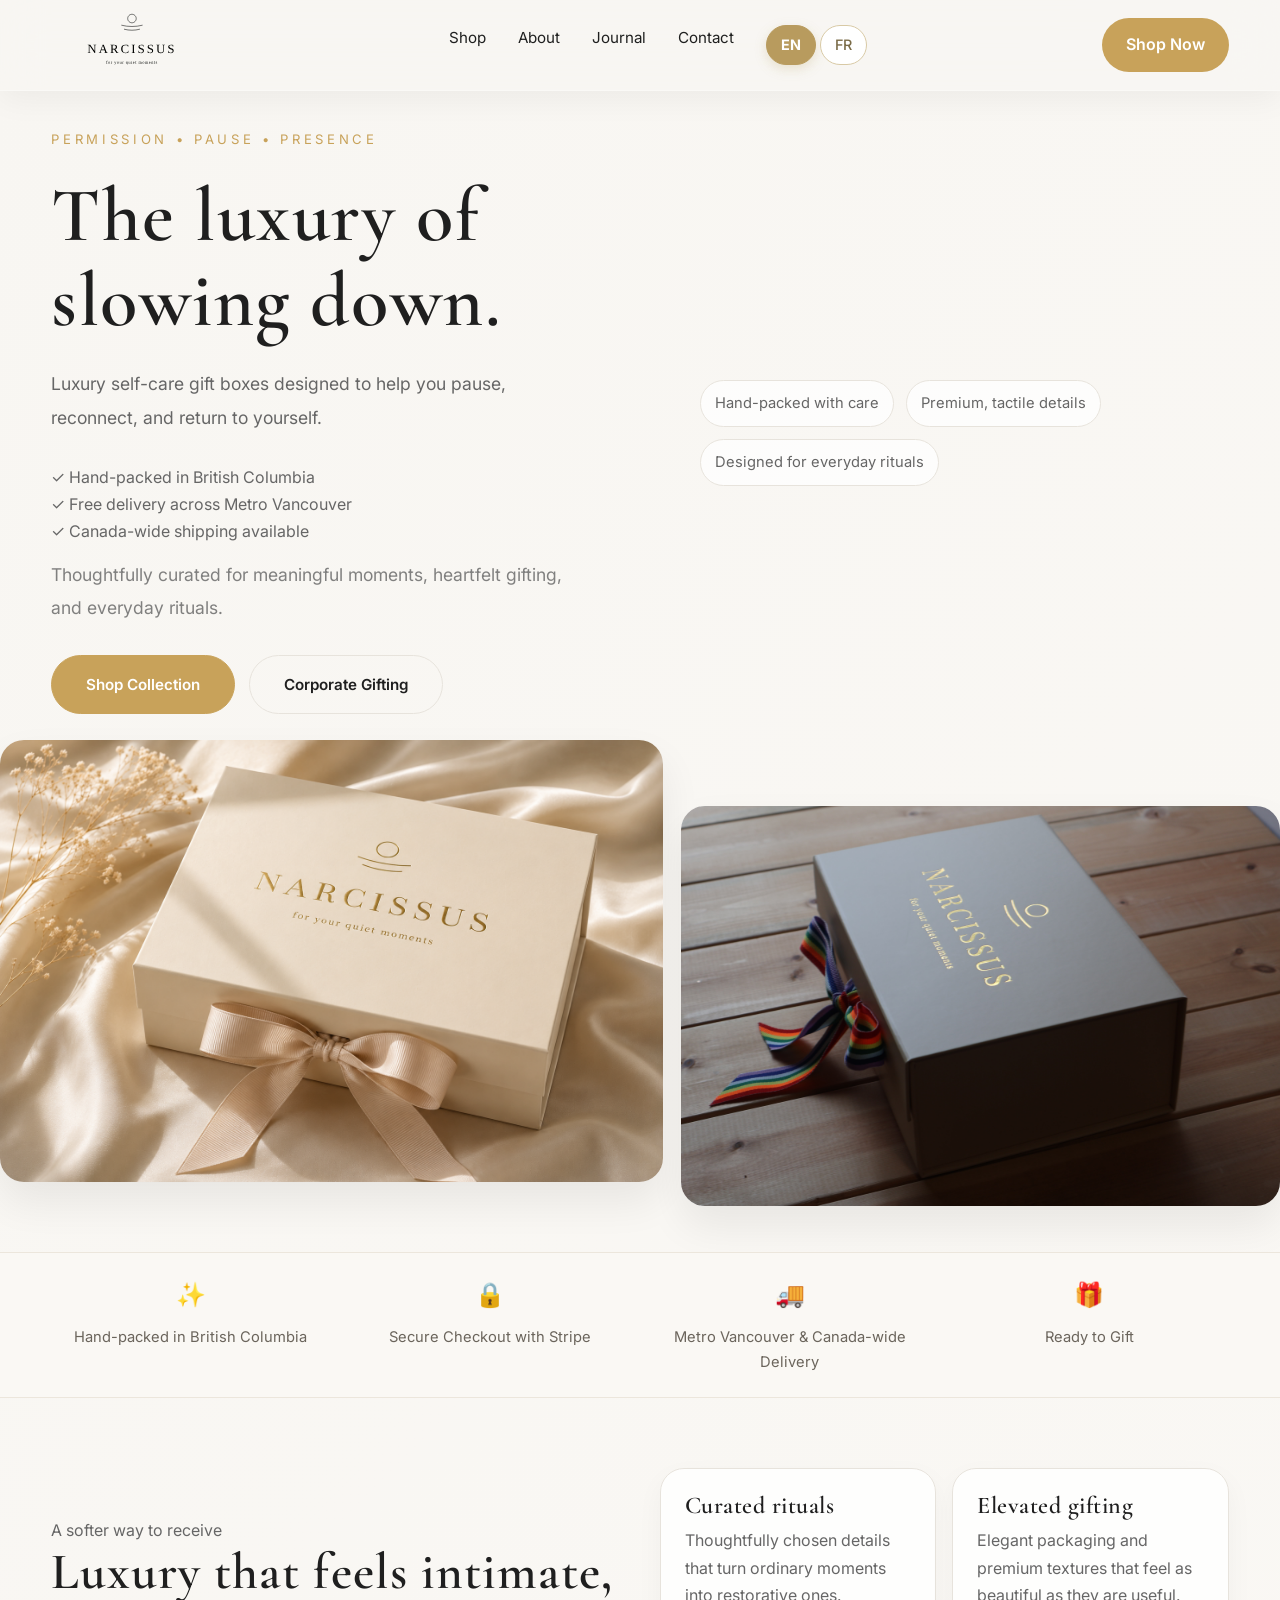
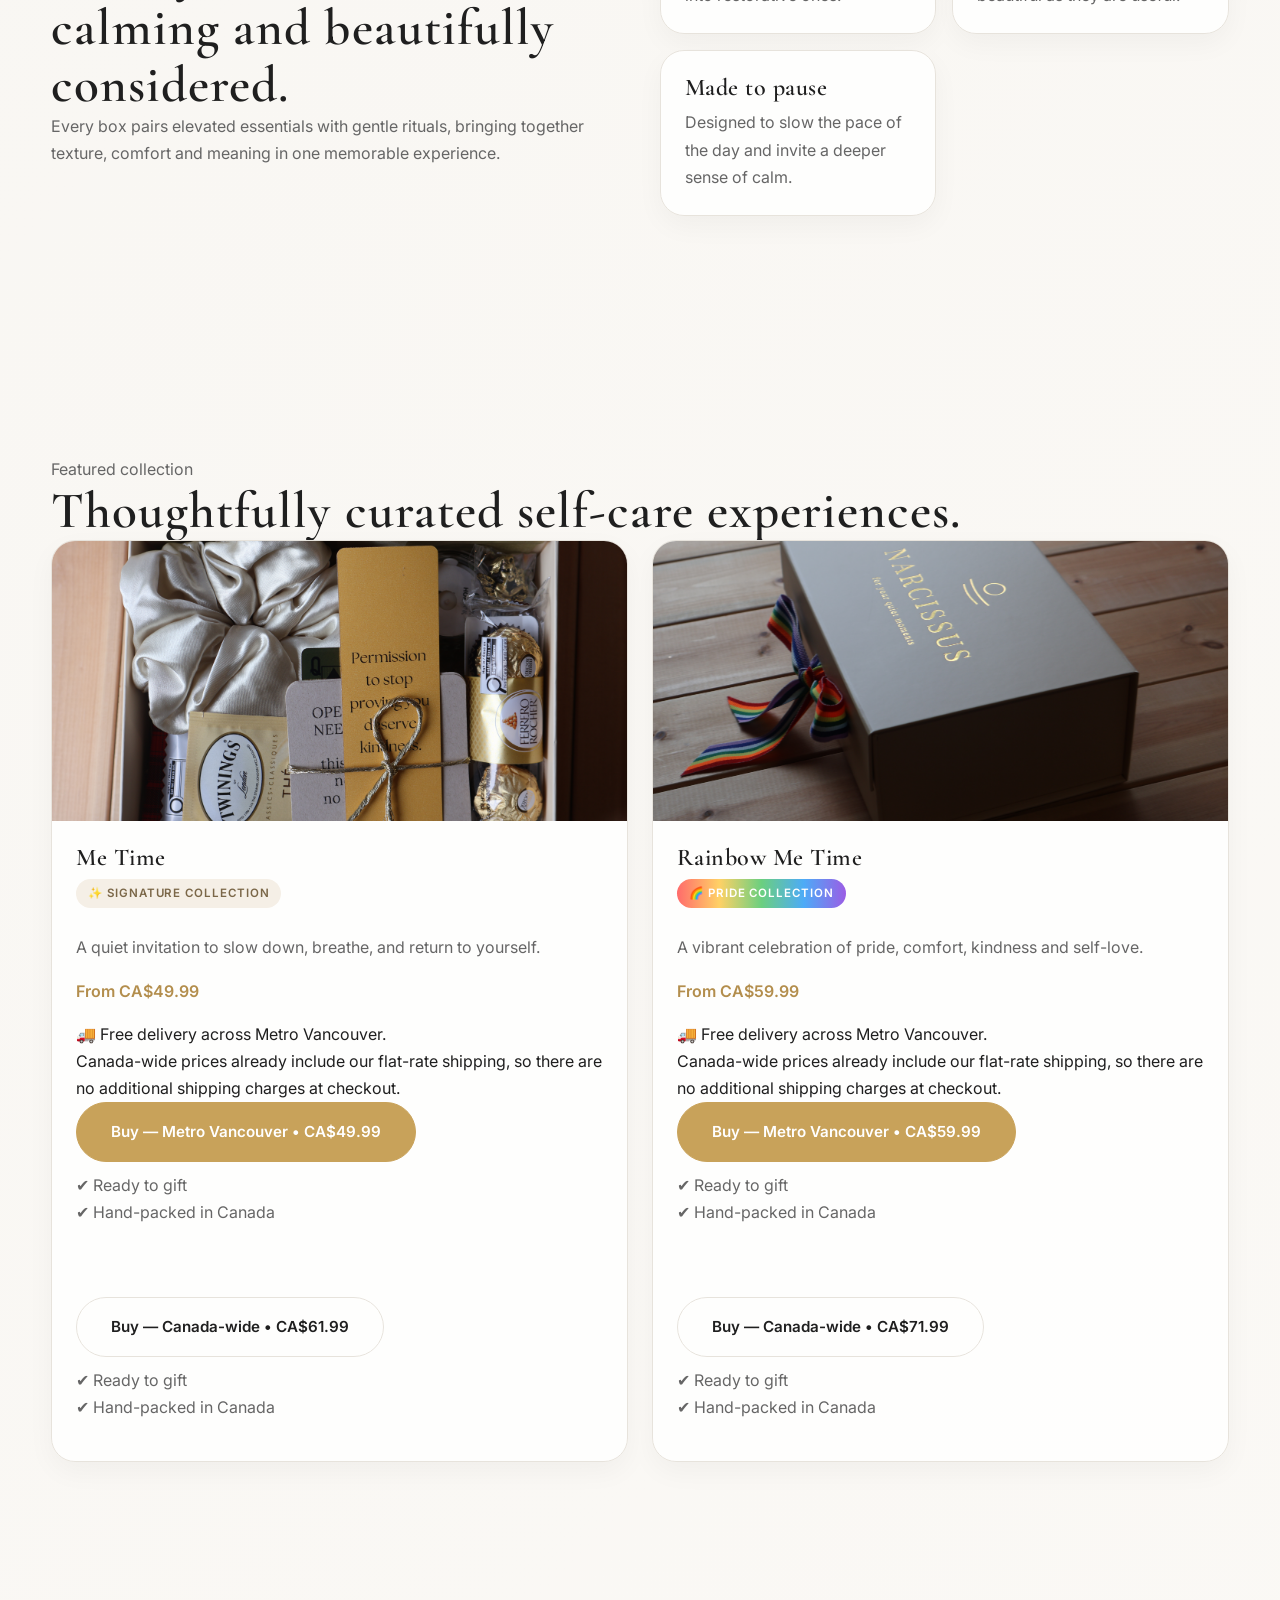
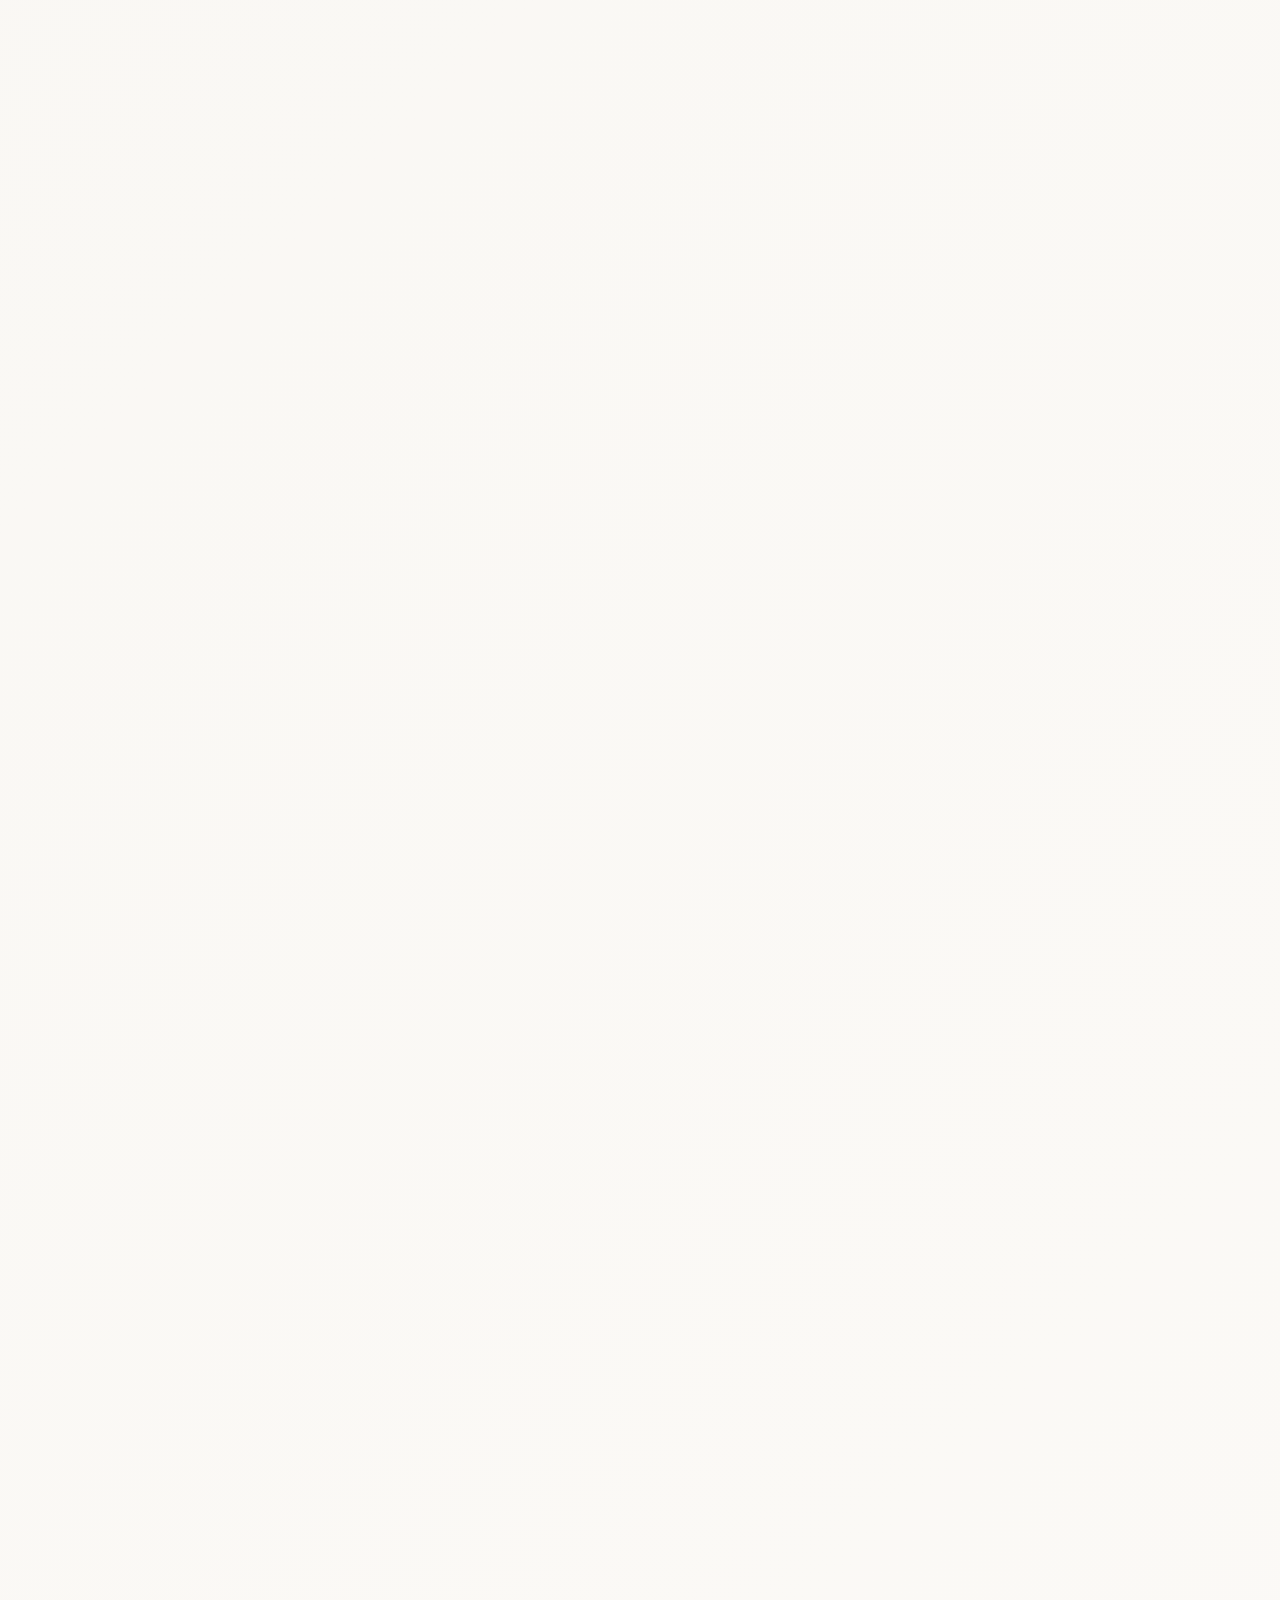
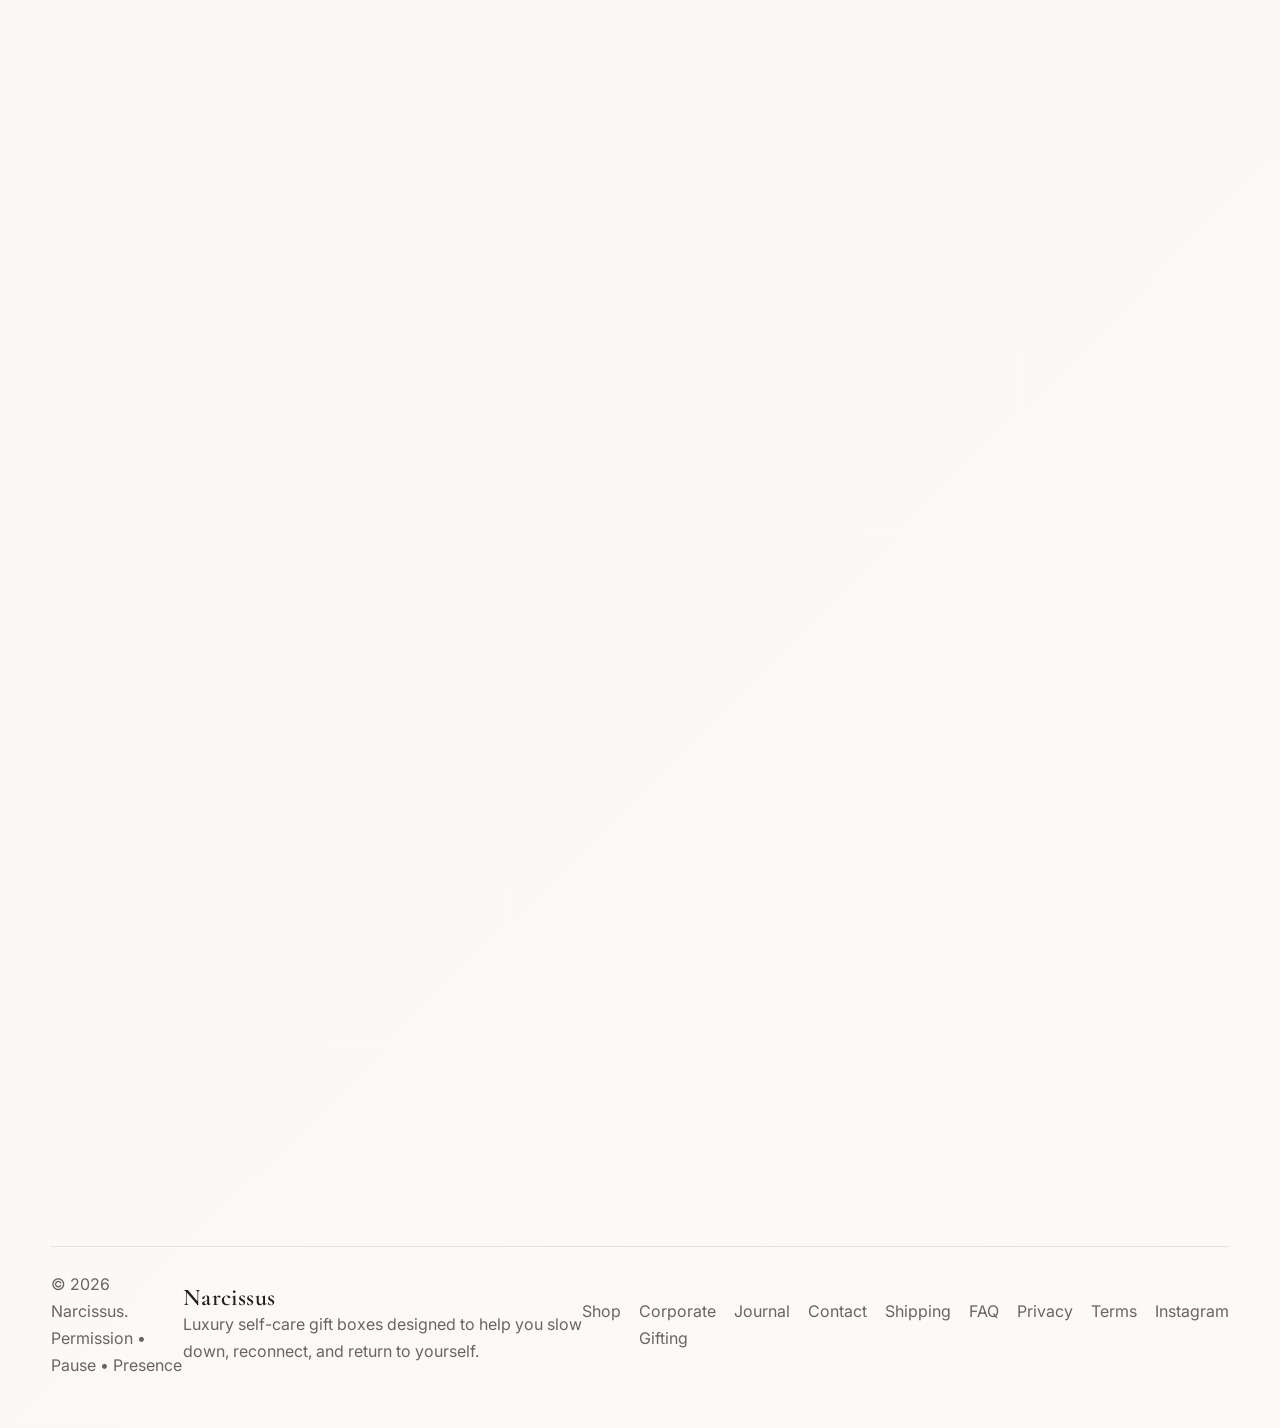
==== index.html @ a336e68c "update" ====
<!DOCTYPE html>
<html lang="en">

<head>
    <meta charset="UTF-8">
    <meta name="viewport" content="width=device-width, initial-scale=1.0">
    <title>Narcissus | Luxury self-care, reimagined</title>
    <meta name="description" content="Luxury self-care gift boxes handcrafted in Canada. Thoughtfully curated for meaningful gifting, everyday rituals, and moments of calm.">

    <link rel="preconnect" href="https://fonts.googleapis.com">
    <link rel="preconnect" href="https://fonts.gstatic.com" crossorigin>
    <link href="https://fonts.googleapis.com/css2?family=Cormorant+Garamond:wght@500;600;700&family=Inter:wght@300;400;500;600&display=swap" rel="stylesheet">

    <link rel="stylesheet" href="assets/css/style.css">
    <link rel="stylesheet" href="assets/css/components.css">
    <link rel="stylesheet" href="assets/css/responsive.css">
    <meta property="og:title" content="Narcissus | Luxury Self-Care Gift Boxes">
<meta property="og:description" content="Permission • Pause • Presence">
<meta property="og:image" content="https://narcissus.ca/assets/images/me-time-box-angle.webp">
<meta property="og:url" content="https://narcissus.ca">
<meta property="og:type" content="website">
<meta property="og:site_name" content="Narcissus">
<meta property="og:locale" content="en_CA">
<meta name="twitter:card" content="summary_large_image">
<meta name="twitter:title" content="Narcissus | Luxury Self-Care Gift Boxes">
<meta name="twitter:description" content="Luxury self-care gift boxes handcrafted in Canada.">
<meta name="twitter:image" content="https://narcissus.ca/assets/images/me-time-box-angle.webp">
<meta name="theme-color" content="#E7D7B1">
<meta name="robots" content="index, follow">

<link rel="icon" href="assets/images/logo.svg">
<link rel="apple-touch-icon" href="assets/images/logo.svg">
<link rel="canonical" href="https://narcissus.ca/">
<script type="application/ld+json">
{
  "@context":"https://schema.org",
  "@type":"Organization",
  "name":"Narcissus",
  "url":"https://narcissus.ca",
  "logo":"https://narcissus.ca/assets/images/logo.svg",
  "email":"hello@narcissus.ca",
  "telephone":"+12365016919",
  "sameAs":[
    "https://www.instagram.com/studionarcissus/"
  ],
  "address":{
    "@type":"PostalAddress",
    "addressLocality":"Burnaby",
    "addressRegion":"BC",
    "addressCountry":"CA"
  }
}
</script>
<script type="application/ld+json">
{
 "@context":"https://schema.org",
 "@type":"WebSite",
 "name":"Narcissus",
 "url":"https://narcissus.ca"
}
</script>
<script type="application/ld+json">
{
  "@context":"https://schema.org",
  "@type":"Product",
  "name":"Narcissus Me Time Box",
  "image":"https://narcissus.ca/assets/images/me-time-box-angle.webp",
  "description":"Luxury self-care gift box handcrafted in Canada for meaningful moments of rest and reconnection.",
  "brand":{
    "@type":"Brand",
    "name":"Narcissus"
  },
  "offers":{
    "@type":"Offer",
    "priceCurrency":"CAD",
    "price":"49.99",
    "availability":"https://schema.org/InStock",
    "url":"https://narcissus.ca/collection.html"
  }
}
</script>
<script type="application/ld+json">
{
  "@context":"https://schema.org",
  "@type":"Product",
  "name":"Narcissus Rainbow Me Time Box",
  "image":"https://narcissus.ca/assets/images/rainbow-me-time-box-angle.webp",
  "description":"Luxury Pride-inspired self-care gift box handcrafted in Canada.",
  "brand":{
    "@type":"Brand",
    "name":"Narcissus"
  },
  "offers":{
    "@type":"Offer",
    "priceCurrency":"CAD",
    "price":"59.99",
    "availability":"https://schema.org/InStock",
    "url":"https://narcissus.ca/collection.html"
  }
}
</script>
</head>
<script src="assets/js/language.js?v=4"></script>
<body>
    <header class="site-header">
        <div class="container header-inner">
        <a href="#top" class="logo" aria-label="Narcissus home">
    <img
    src="assets/images/logo.svg"
    alt="Narcissus"
    loading="eager"
    decoding="async">
</a>

            <nav class="main-nav" aria-label="Primary navigation">
                <a href="collection.html"
   class="active"
   data-i18n="nav_shop">Shop</a>
                <a href="index.html#about" data-i18n="nav_about">About</a>
                <a href="index.html#journal" data-i18n="nav_journal">Journal</a>
                <a href="index.html#contact" data-i18n="nav_contact">Contact</a>
   <div class="language-switcher">
    <button id="lang-en" type="button">EN</button>
    <button id="lang-fr" type="button">FR</button>
</div>
            </nav>
            <button class="menu-toggle" aria-label="Open Menu">
                <span></span>
                <span></span>
                <span></span>
            </button>
            
            <a href="collection.html"
            class="header-cta"
            data-i18n="cta_shop">
            Shop Now
            </a>
        </div>
    </header>

    <main id="top">
        <section class="hero reveal">
            <div class="container hero-grid">
                <div class="hero-content">
                    <p class="hero-label" data-i18n="hero_label">
                        Permission • Pause • Presence
                    </p>
                  <h1 data-i18n="hero_title">
                    The luxury of slowing down.
                  </h1>
                    <p class="hero-text" data-i18n="hero_subtitle">
Luxury self-care gift boxes designed to help you pause, reconnect, and return to yourself.
</p>
<p class="hero-note">

<span data-i18n="hero_note1">
✓ Hand-packed in British Columbia
</span><br>

<span data-i18n="hero_note2">
✓ Free delivery across Metro Vancouver
</span><br>

<span data-i18n="hero_note3">
✓ Canada-wide shipping available
</span>

</p>

<p class="hero-text hero-subtext"
   data-i18n="hero_subtext">

Thoughtfully curated for meaningful moments, heartfelt gifting, and everyday rituals.

</p>

                    <div class="hero-buttons">

                    <a href="collection.html"
                    class="button button-primary"
                    data-i18n="hero_shop">

                    Shop Collection

                    </a>

                    <a href="corporate.html"
                    class="button button-secondary"
                    data-i18n="hero_corporate">

                    Corporate Gifting

                    </a>

</div>
                        
                    </div>

                    <ul class="hero-highlights" aria-label="Highlights">
                        <li data-i18n="highlight1">
    Hand-packed with care
</li>
                        <li data-i18n="highlight2">
    Premium, tactile details
</li>
                        <li data-i18n="highlight3">
    Designed for everyday rituals
</li>
                    </ul>
                </div>

                <div class="hero-visual" aria-label="Featured product images">
                    <div class="image-card image-card-large">
                        <img src="assets/images/me-time-box-angle.webp" alt="Narcissus Me Time box in a warm portrait view">
                    </div>
                    <div class="image-card image-card-small">
                        <img src="assets/images/rainbow-packaging.webp" alt="Rainbow Me Time box opened to reveal premium contents">
                    </div>
                </div>
            </div>
        </section>
<section class="trust-bar reveal">
    <div class="container trust-grid">

        <div class="trust-item">
            <span>✨</span>
            <p data-i18n="trust1">
Hand-packed in British Columbia
</p>
        </div>

        <div class="trust-item">
            <span>🔒</span>
            <p data-i18n="trust2">
Secure Checkout with Stripe
</p>
        </div>

        <div class="trust-item">
            <span>🚚</span>
            <p data-i18n="trust3">
Metro Vancouver & Canada-wide Delivery
</p>
        </div>

        <div class="trust-item">
            <span>🎁</span>
            <p data-i18n="trust4">
Ready to Gift
</p>
        </div>

    </div>
</section>
        <section class="section intro-panel reveal">
            <div class="container intro-grid">
                <div class="intro-copy">
                    <p class="section-label" data-i18n="intro_label">
A softer way to receive
</p>
                    <h2 data-i18n="intro_title">
Luxury that feels intimate, calming and beautifully considered.
</h2>
                    <p data-i18n="intro_text">
Every box pairs elevated essentials with gentle rituals, bringing together texture,
comfort and meaning in one memorable experience.
</p>
                </div>

                <div class="info-grid">
                    <article class="info-card">
                        <h3 data-i18n="card1_title">
Curated rituals
</h3>
                        <p data-i18n="card1_text">
Thoughtfully chosen details that turn ordinary moments into restorative ones.
</p>
                    </article>
                    <article class="info-card">
                        <h3 data-i18n="card2_title">
Elevated gifting
</h3>
                        <p data-i18n="card2_text">
Elegant packaging and premium textures that feel as beautiful as they are useful.
</p>
                    </article>
                    <article class="info-card">
                        <h3 data-i18n="card3_title">
Made to pause
</h3>
                        <p data-i18n="card3_text">
Designed to slow the pace of the day and invite a deeper sense of calm.
</p>
                    </article>
                </div>
            </div>
        </section>

       <section id="shop" class="section featured-products reveal">
            <div class="container">
                <div class="section-intro">
                    <p class="section-label" data-i18n="featured_label">
Featured collection
</p>
                    <h2 data-i18n="featured_title">
Thoughtfully curated self-care experiences.
</h2>
                </div>

                <div class="product-grid">
                    <article class="product-card">
                        <img src="assets/images/me-time-box-open.webp" alt="Me Time gift box opening">
                        <div class="product-card-body">
                            <h3>Me Time</h3>
<span class="product-badge" data-i18n="me_badge">
✨ Signature Collection
</span>
<p data-i18n="me_description">
A quiet invitation to slow down, breathe, and return to yourself.
</p>

<span class="price" data-i18n="price_from49">
From CA$49.99
</span>
<div class="shipping-note"
     data-i18n="shipping_note">

🚚 Free delivery across Metro Vancouver.<br>
Canada-wide prices already include our flat-rate shipping, so there are no additional shipping charges at checkout.

</div>

<a href="https://buy.stripe.com/fZucN74AzdT25NFfoqe7m02"
   class="button button-primary"
   target="_blank"
   rel="noopener">
    <span data-i18n="buy_metro49">
Buy — Metro Vancouver • CA$49.99
</span>
</a>
<p class="product-meta"
   data-i18n="product_meta">

✔ Ready to gift<br>
✔ Hand-packed in Canada

</p>

<br><br>

<a href="https://buy.stripe.com/6oU4gBaYX7uE8ZR5NQe7m04"
   class="button button-secondary"
   target="_blank"
   rel="noopener">
    <span data-i18n="buy_canada61">
Buy — Canada-wide • CA$61.99
</span>
</a>
<p class="product-meta"
   data-i18n="product_meta">

✔ Ready to gift<br>
✔ Hand-packed in Canada

</p>
</p>
                        </div>
                    </article>

                    <article class="product-card">
                        <img src="assets/images/rainbow-packaging.webp" alt="Rainbow Me Time gift box opening">
                        <div class="product-card-body">
                            <h3>Rainbow Me Time</h3>
<span class="product-badge rainbow"
      data-i18n="rainbow_badge">
🌈 Pride Collection
</span>
<p data-i18n="rainbow_description">
A vibrant celebration of pride, comfort, kindness and self-love.
</p>

<span class="price" data-i18n="price_from59">
From CA$59.99
</span>
<div class="shipping-note"
     data-i18n="shipping_note">

🚚 Free delivery across Metro Vancouver.<br>
Canada-wide prices already include our flat-rate shipping, so there are no additional shipping charges at checkout.

</div>

<a href="https://buy.stripe.com/dRm7sN7MLg1a5NF7VYe7m03"
   class="button button-primary"
   target="_blank"
   rel="noopener">
    <span data-i18n="buy_metro59">
Buy — Metro Vancouver • CA$59.99
</span>
</a>
<p class="product-meta"
   data-i18n="product_meta">

✔ Ready to gift<br>
✔ Hand-packed in Canada

</p>

<br><br>

<a href="https://buy.stripe.com/6oU14p0kj2akdg71xAe7m05"
   class="button button-secondary"
   target="_blank"
   rel="noopener">
    <span data-i18n="buy_canada71">
Buy — Canada-wide • CA$71.99
</span>
</a>
<p class="product-meta"
   data-i18n="product_meta">

✔ Ready to gift<br>
✔ Hand-packed in Canada

</p>
                        </div>
                    </article>
                </div>
            </div>
        </section>

        <section id="about" class="section about-section reveal">
            <div class="container about-grid">
                <div class="about-media">
                    <img src="assets/images/me-time-lifestyle.webp" alt="Lifestyle scene featuring a self-care moment">
                </div>

                <div class="about-copy">
                    <p class="section-label" data-i18n="about_label">
    About Narcissus
</p>

<h2 data-i18n="about_title">
    Designed to feel like a quiet exhale.
</h2>

<p data-i18n="about_text">
    We believe the most meaningful rituals are often the simplest: a cup of tea, a soft ribbon,
    a thoughtful note or a moment of stillness. Our boxes are created to hold that feeling.
</p>

<div class="stats">

    <div>
        <strong>12+</strong>
        <span data-i18n="about_stat1">premium touches</span>
    </div>

    <div>
        <strong data-i18n="about_stat2_title">
            Hand-packed
        </strong>

        <span data-i18n="about_stat2">
            with care
        </span>
    </div>

    <div>
        <strong>1</strong>

        <span data-i18n="about_stat3">
            beautiful pause
        </span>
    </div>

</div>
                    </div>
                </div>
            </div>
        </section>

        <section id="journal" class="section journal-section reveal">
            <div class="container">
                <div class="section-intro">
                    <p class="section-label" data-i18n="journal_label">From the journal</p>
                    <h2 data-i18n="journal_title">Small rituals for a softer season.</h2>
                </div>

                <div class="journal-grid">
                    <article class="journal-card">
                        <img src="assets/images/tea-ritual.webp" alt="Tea ritual with a candle and teacup">
                        <div class="journal-card-body">
                            <p class="journal-meta" data-i18n="journal_meta1">Self-care ritual</p>
                            <h3 data-i18n="journal_card1">How to create a Sunday reset</h3>
                        </div>
                    </article>
                    <article class="journal-card">
                        <img src="assets/images/permission-slips.webp" alt="Permission slips and notes in a calm setting">
                        <div class="journal-card-body">
                            <p class="journal-meta" data-i18n="journal_meta2">Mindful practice</p>
                            <h3 data-i18n="journal_card2">Three permission slips to keep close</h3>
                        </div>
                    </article>
                    <article class="journal-card">
                        <img src="assets/images/candle-lit.webp" alt="Candlelit evening atmosphere">
                        <div class="journal-card-body">
                            <p class="journal-meta" data-i18n="journal_meta3">Atmosphere</p>
                            <h3 data-i18n="journal_card3">Making your space feel restorative</h3>
                        </div>
                    </article>
                </div>
            </div>
        </section>

        <section id="corporate" class="section corporate-section reveal">
            <div class="container corporate-card">
                <div>
                   <p class="section-label" data-i18n="corporate_label">
    Corporate Gifting
</p>

<h2 data-i18n="corporate_title">
    Make generosity feel elevated.
</h2>

<p data-i18n="corporate_text">
    From team appreciation to client thank-you moments, our gifting experience brings warmth,
    polish and thoughtful detail to every occasion.
</p>

<a href="#contact"
   class="button button-primary"
   data-i18n="corporate_button">
    Request a proposal
</a>
                </div>

                <ul class="corporate-list">
    <li data-i18n="corporate_item1">
        Thoughtful packaging for important moments
    </li>

    <li data-i18n="corporate_item2">
        Flexible gifting for teams and events
    </li>

    <li data-i18n="corporate_item3">
        Elegant presentation from start to finish
    </li>
</ul>
            </div>
        </section>
        <section id="faq" class="section faq-section reveal">
    <div class="container">

        <div class="section-intro">
    <p class="section-label" data-i18n="faq_title">
        Frequently Asked Questions
    </p>

    <h2 data-i18n="faq_subtitle">
        Everything you need to know.
    </h2>
</div>

        <div class="faq-list">

            <details>
                <summary data-i18n="faq_q1">Where do you ship?</summary>
                <p>We currently deliver across Canada, with complimentary delivery throughout Metro Vancouver.</p>
            </details>

            <details>
                <summary data-i18n="faq_q2">How long does shipping take?</summary>
                <p>Most Metro Vancouver orders arrive within 1–3 business days. Orders across Canada typically arrive within 3–8 business days.</p>
            </details>

            <details>
                <summary data-i18n="faq_q3">Can I send a box as a gift?</summary>
                <p>Absolutely. Every Narcissus box is beautifully packaged and ready for gifting.</p>
            </details>

            <details>
                <summary data-i18n="faq_q4">Do you include pricing inside the package?</summary>
                <p>No. We never include invoices or pricing inside gift packages.</p>
            </details>

            <details>
                <summary data-i18n="faq_q5">How can I contact you?</summary>
                <p>You can reach us anytime at hello@narcissus.ca.</p>
            </details>

        </div>

    </div>
</section>

        <section id="contact" class="section cta-section reveal">
            <div class="container cta-card">
                <p class="section-label" data-i18n="contact_label">Stay close</p>
                <h2 data-i18n="contact_title">Bring more softness to your next moment.</h2>
                <p data-i18n="contact_text">Reach out for collections, gifting, or a beautifully tailored experience.</p>
                <div class="contact-info">

    <p><strong data-i18n="contact_email">Email</strong><br>
    <a href="mailto:hello@narcissus.ca">hello@narcissus.ca</a></p>

    <p><strong data-i18n="contact_phone">Phone</strong><br>
    <a href="tel:+12365016919">+1 (236) 501-6919</a></p>

    <p><strong data-i18n="contact_instagram">Instagram</strong><br>
    <a href="https://instagram.com/studionarcissus" target="_blank">@studionarcissus</a></p>

    <p><strong data-i18n="contact_location">Location</strong><br>
    <span data-i18n="contact_city">Burnaby, BC, Canada</span></p>

</div>
                <div class="hero-buttons">
                    <a href="mailto:hello@narcissus.ca" class="button button-primary">hello@narcissus.ca</a>
                    <a href="#top" class="button button-secondary"><span data-i18n="back_top">Back to top</span></a>
                </div>
            </div>
        </section>
    </main>

    <footer class="site-footer">
        <div class="container footer-inner">
            <p>
© <span id="year"></span> Narcissus.<br>
Permission • Pause • Presence
</p>
<div class="footer-brand">
    <h3>Narcissus</h3>

    <p data-i18n="footer_text">
        Luxury self-care gift boxes designed to help you slow down,
        reconnect, and return to yourself.
    </p>
</div>
            <div class="footer-links">
       <a href="collection.html" data-i18n="footer_shop">Shop</a>

<a href="corporate.html" data-i18n="footer_corporate">Corporate Gifting</a>

<a href="journal.html" data-i18n="footer_journal">Journal</a>

<a href="contact.html" data-i18n="footer_contact">Contact</a>

<a href="shipping.html" data-i18n="footer_shipping">Shipping</a>

<a href="faq.html" data-i18n="footer_faq">FAQ</a>

<a href="privacy.html" data-i18n="footer_privacy">Privacy</a>

<a href="terms.html" data-i18n="footer_terms">Terms</a>

<a href="https://www.instagram.com/studionarcissus/"
   target="_blank"
   rel="noopener noreferrer"
   data-i18n="footer_instagram">
    Instagram
</a>

            </div>
        </div>
    </footer>

    <script src="assets/js/app.js"></script>
</body>
</html>
---- assets/css/style.css ----
/* =========================================
   NARCISSUS DESIGN SYSTEM
   Core Styles v2.0
========================================= */

/* ========= RESET ========= */

*,
*::before,
*::after{
    margin:0;
    padding:0;
    box-sizing:border-box;
}

html{
    scroll-behavior:smooth;
    -webkit-text-size-adjust:100%;
}

body{
    min-height:100vh;
}

img,
picture{
    display:block;
    max-width:100%;
}

svg{
    display:block;
}

a{
    color:inherit;
    text-decoration:none;
}

button,
input,
textarea,
select{
    font:inherit;
    color:inherit;
    background:none;
    border:none;
}

ul,
ol{
    list-style:none;
}

/* ========= DESIGN TOKENS ========= */

:root{

    /* Colors */

    --color-background:#f8f6f2;
    --color-surface:#ffffff;

    --color-primary:#C8A25A;
    --color-primary-dark:#B38E4D;

    --color-text:#1f1f1f;
    --color-text-light:#666666;

    --color-border:#E7E3DC;

    /* Typography */

    --font-heading:"Cormorant Garamond",serif;
    --font-body:"Inter",sans-serif;

    /* Layout */

    --container:1200px;

    /* Radius */

    --radius-card:24px;
    --radius-pill:999px;

    /* Shadows */

    --shadow-sm:
        0 10px 28px rgba(0,0,0,.04);

    --shadow-md:
        0 20px 42px rgba(0,0,0,.07);

    --shadow-lg:
        0 32px 72px rgba(0,0,0,.11);

    /* Spacing */

    --space-xs:8px;
    --space-sm:16px;
    --space-md:24px;
    --space-lg:40px;
    --space-xl:72px;
    --space-2xl:120px;

    /* Transition */

    --transition:
        .35s cubic-bezier(.2,.8,.2,1);

}

/* ========= GLOBAL ========= */

body{

    background:
        linear-gradient(
            135deg,
            #f8f6f2 0%,
            #fcfaf7 100%
        );

    color:var(--color-text);

    font-family:var(--font-body);

    font-size:16px;

    line-height:1.7;

    -webkit-font-smoothing:antialiased;

    text-rendering:optimizeLegibility;

    padding-top:90px;

}

.container{

    width:min(92%,var(--container));

    margin-inline:auto;

}

section{

    padding:var(--space-2xl) 0;

}

h1,
h2,
h3,
h4{

    font-family:var(--font-heading);

    font-weight:600;

    line-height:1.1;

    letter-spacing:.02em;

    color:var(--color-text);

}

h1{

    font-size:clamp(3.2rem,6vw,5.8rem);

}

h2{

    font-size:clamp(2.2rem,4vw,3.4rem);

}

h3{

    font-size:1.5rem;

}

p{

    max-width:70ch;

    color:var(--color-text-light);

}

::selection{

    background:rgba(200,162,90,.22);

}

:focus-visible{

    outline:2px solid var(--color-primary);

    outline-offset:4px;

}

/* =========================================
   HEADER
========================================= */

.site-header {
    position: fixed;
    top: 0;
    left: 0;
    width: 100%;
    z-index: 1000;

    background: rgba(248, 246, 242, 0.78);
    backdrop-filter: blur(22px);
    -webkit-backdrop-filter: blur(22px);

    border-bottom: 1px solid rgba(255,255,255,.25);

    box-shadow:
        0 8px 32px rgba(0,0,0,.05);

    transition:
        background .35s ease,
        box-shadow .35s ease,
        height .35s ease;
}

.header-inner {
    height: 90px;
    display: flex;
    align-items: center;
    justify-content: space-between;
}

.logo img {
    height: 81px;
    display: block;
    transition: transform .35s ease;
}

.logo:hover img {
    transform: scale(1.03);
}

.main-nav {
    display: flex;
    gap: 32px;
}

.main-nav a {
    position: relative;
    font-size: 0.95rem;
    transition: 0.3s;
}

.main-nav a::after {
    content: '';
    position: absolute;
    left: 0;
    bottom: -6px;
    width: 0;
    height: 2px;
    background: #c8a25a;
    transition: 0.3s;
}

.main-nav a:hover::after {
    width: 100%;
}

.header-cta{

    padding:13px 24px;

    border-radius:var(--radius-pill);

    background:var(--color-primary);

    color:var(--color-surface);

    font-weight:600;

    transition:var(--transition);

}

.header-cta:hover{

    transform:translateY(-2px);

    box-shadow:var(--shadow-md);

}

/* =========================================
   HERO
========================================= */

.hero{

min-height:calc(100vh - 90px);

padding:35px 0 70px;

}


.hero-grid {
    display: grid;
    grid-template-columns: 1.05fr 0.95fr;
    gap: 64px;
    align-items: center;
}

.hero-content {
    max-width: 620px;
}

.hero-label {
    display: inline-block;
    text-transform: uppercase;
    letter-spacing: 0.28em;
    font-size: 0.82rem;
    color: var(--color-primary);
    margin-bottom: 24px;
}

.hero h1 {
    margin-bottom: 24px;
}

.hero-text{

    max-width:540px;

    font-size:1.1rem;

    line-height:1.9;

    color:var(--color-text-light);

    margin-bottom:30px;

}
.hero-subtext{
    margin-top:12px;
    opacity:.82;
}

.hero-buttons {
    display: flex;
    flex-wrap: wrap;
    gap: 14px;
    margin-bottom: 26px;
}

.hero-highlights {
    display: flex;
    flex-wrap: wrap;
    gap: 12px;
}

.hero-highlights li {
    background: rgba(255, 255, 255, 0.7);
    border: 1px solid var(--color-border);
    border-radius: 999px;
    padding: 10px 14px;
    font-size: 0.92rem;
    color: var(--color-text-light);
}

.hero-visual {
    display: grid;
    grid-template-columns: 1.05fr 0.95fr;
    gap: 18px;
    align-items: end;
}

.image-card{
    position:relative;
    overflow:hidden;
    border-radius:var(--radius-card);
    box-shadow:var(--shadow-md);
    background:var(--color-surface);
}

.image-card img{
    display:block;
    width:100%;
    height:auto;
    object-fit:cover;
}

.image-card-large {
    min-height: 420px;
}

.image-card-small {
    min-height: 320px;
    transform: translateY(24px);
}

/* =========================================
   INTRO / ABOUT / JOURNAL / CTA
========================================= */

.intro-panel,
.about-section,
.journal-section,
.corporate-section,
.cta-section {
    padding-top: 70px;
}

.intro-grid,
.about-grid {
    display: grid;
    grid-template-columns: 1fr 1fr;
    gap: 40px;
    align-items: center;
}

.info-grid {
    display: grid;
    grid-template-columns: repeat(2, minmax(0, 1fr));
    gap: 16px;
}

.info-card,
.product-card,
.journal-card,
.corporate-card,
.cta-card{

    background:rgba(255,255,255,.82);

    border:1px solid var(--color-border);

    border-radius:var(--radius-card);

    box-shadow:var(--shadow-sm);

}

.info-card {
    padding: 24px;
}

.info-card h3 {
    margin-bottom: 8px;
}

.product-grid {
    display: grid;
    grid-template-columns: repeat(2, minmax(0, 1fr));
    gap: 24px;
}

.product-card {
    overflow: hidden;
}

.product-card img {
    width: 100%;
    height: 280px;
    object-fit: cover;
}

.product-card-body {
    padding: 24px;
}

.product-card-body p {
    margin: 10px 0 16px;
}

.price {
    display: inline-block;
    margin-bottom: 16px;
    font-weight: 600;
    color: var(--color-primary-dark);
}

.about-media img{

    border-radius:var(--radius-card);

    min-height:420px;

    object-fit:cover;

}

.stats {
    display: grid;
    grid-template-columns: repeat(3, minmax(0, 1fr));
    gap: 16px;
    margin-top: 28px;
}

.stats div {
    padding: 18px 14px;
    border-radius: 16px;
    background: rgba(255, 255, 255, 0.8);
    border: 1px solid var(--color-border);
}

.stats strong {
    display: block;
    font-size: 1.35rem;
    color: var(--color-primary-dark);
}

.stats span {
    font-size: 0.9rem;
    color: var(--color-text-light);
}

.journal-grid {
    display: grid;
    grid-template-columns: repeat(3, minmax(0, 1fr));
    gap: 24px;
}

.journal-card {
    overflow: hidden;
}

.journal-card img {
    width: 100%;
    height: 220px;
    object-fit: cover;
}

.journal-card-body {
    padding: 20px 22px 24px;
}

.journal-meta {
    font-size: 0.8rem;
    text-transform: uppercase;
    letter-spacing: 0.2em;
    color: var(--color-primary);
    margin-bottom: 8px;
}

.corporate-card {
    padding: 36px;
    display: grid;
    grid-template-columns: 1.2fr 0.8fr;
    gap: 28px;
    align-items: center;
}

.corporate-list {
    display: grid;
    gap: 12px;
}

.corporate-list li {
    padding: 12px 0;
    border-bottom: 1px solid var(--color-border);
    color: var(--color-text-light);
}

.cta-card {
    padding: 40px;
    text-align: center;
}

.cta-card .hero-buttons {
    justify-content: center;
}

.site-footer {
    padding: 24px 0 48px;
}

.footer-inner {
    display: flex;
    justify-content: space-between;
    align-items: center;
    border-top: 1px solid var(--color-border);
    padding-top: 24px;
    color: var(--color-text-light);
}

.footer-links {
    display: flex;
    gap: 18px;
}


.hero-image img{

    width:100%;

    max-width:560px;

    border-radius:28px;

    transition:.45s ease;

    box-shadow:0 40px 80px rgba(0,0,0,.12);

}

.hero-image img:hover{

    transform:translateY(-8px);

    box-shadow:0 55px 110px rgba(0,0,0,.18);

}
/* ========================================
   HERO LUXURY ANIMATION
======================================== */

.hero-visual {
    position: relative;
}

.image-card {
    transition:
        transform .7s ease,
        box-shadow .7s ease;
}

.image-card-large {
    animation: floatLarge 7s ease-in-out infinite;
}

.image-card-small {
    animation: floatSmall 6s ease-in-out infinite;
}

.image-card:hover{

    transform:translateY(-4px) scale(1.01);

    box-shadow:var(--shadow-lg);

}

@keyframes floatLarge {
    0%,100%{
        transform:translateY(0);
    }
    50%{
        transform:translateY(-10px);
    }
}

@keyframes floatSmall {
    0%,100%{
        transform:translateY(0);
    }
    50%{
        transform:translateY(10px);
    }
}
/* ========================================
   SCROLL REVEAL
======================================== */

.reveal{
    opacity:0;
    transform:translateY(50px);
    transition:
        opacity .8s ease,
        transform .8s ease;
    will-change:transform,opacity;
}

.reveal.visible{
    opacity:1;
    transform:translateY(0);
}
/* ===== Hero Intro Animation ===== */

.hero{
    opacity:0;
    transform:translateY(20px);
}

.loaded .hero{
    opacity:1;
    transform:none;
    transition:
        opacity .9s ease,
        transform .9s ease;
}
/* =========================================
   BUTTONS
========================================= */

.button{
    display:inline-flex;
    align-items:center;
    justify-content:center;
    gap:8px;

    padding:16px 34px;

    border-radius:var(--radius-pill);

    font-weight:600;
    font-size:0.95rem;

    cursor:pointer;

    transition:var(--transition);
}

.button-primary{

    background:var(--color-primary);

    color:var(--color-surface);

    border:1px solid var(--color-primary);

}

.button-primary:hover{

    background:var(--color-primary-dark);

    transform:translateY(-2px);

    box-shadow:var(--shadow-md);

}

.button-secondary{

    background:transparent;

    color:var(--color-text);

    border:1px solid var(--color-border);

}

.button-secondary:hover{

    background:var(--color-surface);

    transform:translateY(-2px);

    box-shadow:var(--shadow-sm);

}
/* ==========================
   MOBILE MENU
========================== */

.menu-toggle{
    display:none;
    width:46px;
    height:46px;
    background:none;
    border:none;
    cursor:pointer;
    position:relative;
    z-index:1001;
}

.menu-toggle span{
    display:block;
    width:28px;
    height:2px;
    margin:6px auto;
    background:var(--color-text);
    transition:.35s ease;
}

.menu-toggle.active span:nth-child(1){
    transform:translateY(8px) rotate(45deg);
}

.menu-toggle.active span:nth-child(2){
    opacity:0;
}

.menu-toggle.active span:nth-child(3){
    transform:translateY(-8px) rotate(-45deg);
}

@media (max-width:900px){

    .menu-toggle{
        display:block;
    }

    .header-cta{
        display:none;
    }

    .main-nav{

        position:fixed;

        top:90px;

        left:0;

        right:0;

        background:rgba(248,246,242,.98);

        backdrop-filter:blur(20px);

        flex-direction:column;

        align-items:center;

        gap:28px;

        padding:40px 0;

        transform:translateY(-120%);

        transition:.35s ease;

    }

    .main-nav.active{
    transform:translateY(0);
}

.main-nav a{
    font-size:1.15rem;
    padding:8px 0;
}

}

/* ---------- Trust Bar ---------- */

.trust-bar {
    background: #faf8f4;
    border-top: 1px solid #ece6dc;
    border-bottom: 1px solid #ece6dc;
    padding: 22px 0;
}

.trust-grid {
    display: grid;
    grid-template-columns: repeat(4,1fr);
    gap: 20px;
    text-align: center;
}

.trust-item span {
    display: block;
    font-size: 1.5rem;
    margin-bottom: .6rem;
}

.trust-item p {
    margin: 0;
    font-size: .92rem;
    color: #6b655c;
}

@media (max-width:768px){

.trust-grid{
grid-template-columns:repeat(2,1fr);
}

}
.language-switcher{
display:flex;
align-items:center;
gap:6px;
}

.language-switcher button{

padding:7px 14px;
border:1px solid #d8c9a5;
background:white;
color:#7a6b47;

border-radius:999px;

font-size:.9rem;
font-weight:500;

cursor:pointer;

transition:.25s;
}

.language-switcher button:hover{

background:#f8f4ea;

}

.language-switcher button.active{

background:#b89b5e;
color:white;

font-weight:700;

border-color:#b89b5e;

box-shadow:0 4px 12px rgba(184,155,94,.25);

}
.gallery-item img{

filter:brightness(1.12);

transition:
transform .35s ease,
filter .35s ease;

}

.gallery-item:hover img{

filter:brightness(1.2);

transform:scale(1.02);

}
---- assets/css/components.css ----
.product-card,
.journal-card,
.info-card,
.corporate-card,
.cta-card {
    transition: transform 0.35s ease, box-shadow 0.35s ease;
}

.product-card:hover,
.journal-card:hover,
.info-card:hover {
    transform: translateY(-4px);
    box-shadow: 0 24px 38px rgba(0, 0, 0, 0.08);
}
.product-badge {
    display: inline-block;
    margin: 0.5rem 0 1rem;
    padding: 5px 12px;
    font-size: 0.72rem;
    letter-spacing: 0.08em;
    text-transform: uppercase;
    border-radius: 999px;
    background: #f5efe6;
    color: #7b6748;
    font-weight: 600;
}

.product-badge.rainbow {
    background: linear-gradient(90deg,
        #ff6b6b,
        #ffd166,
        #6bcf7f,
        #4dabf7,
        #9b5de5);
    color: white;
}
.language-switcher{
    position:relative;
    display:inline-block;
}

.language-button{

    background:transparent;
    border:1px solid rgba(0,0,0,.12);

    border-radius:999px;

    padding:10px 18px;

    cursor:pointer;

    font-family:Inter,sans-serif;

    font-size:14px;

    transition:.25s;
}

.language-button:hover{

    background:#d0a64c;
    color:white;
}

.language-menu{

    position:absolute;

    top:55px;

    right:0;

    width:180px;

    background:white;

    border-radius:18px;

    box-shadow:0 20px 50px rgba(0,0,0,.08);

    overflow:hidden;

    display:none;

    z-index:9999;
}

.language-menu button{

    width:100%;

    border:none;

    background:white;

    padding:15px;

    text-align:left;

    cursor:pointer;

    font-size:15px;

    transition:.2s;
}

.language-menu button:hover{

    background:#f8f6f2;
}
---- assets/css/responsive.css ----
@media (max-width: 980px) {
    .hero-grid,
    .intro-grid,
    .about-grid,
    .corporate-card {
        grid-template-columns: 1fr;
    }

    .product-grid,
    .journal-grid,
    .info-grid {
        grid-template-columns: 1fr;
    }

    .main-nav {
        display: none;
    }

    .hero {
        min-height: auto;
        padding: 70px 0;
    }

    .hero-visual {
        grid-template-columns: 1fr 1fr;
    }
}

@media (max-width: 640px) {
    .header-inner {
        height: 76px;
    }

    .logo img {
        height: 36px;
    }

    .hero-buttons,
    .hero-highlights,
    .footer-inner {
        flex-direction: column;
        align-items: flex-start;
    }

    .hero-visual,
    .stats {
        grid-template-columns: 1fr;
    }

    .image-card-small {
        transform: translateY(0);
    }

    section {
        padding: 72px 0;
    }

    .cta-card,
    .corporate-card {
        padding: 24px;
    }
}
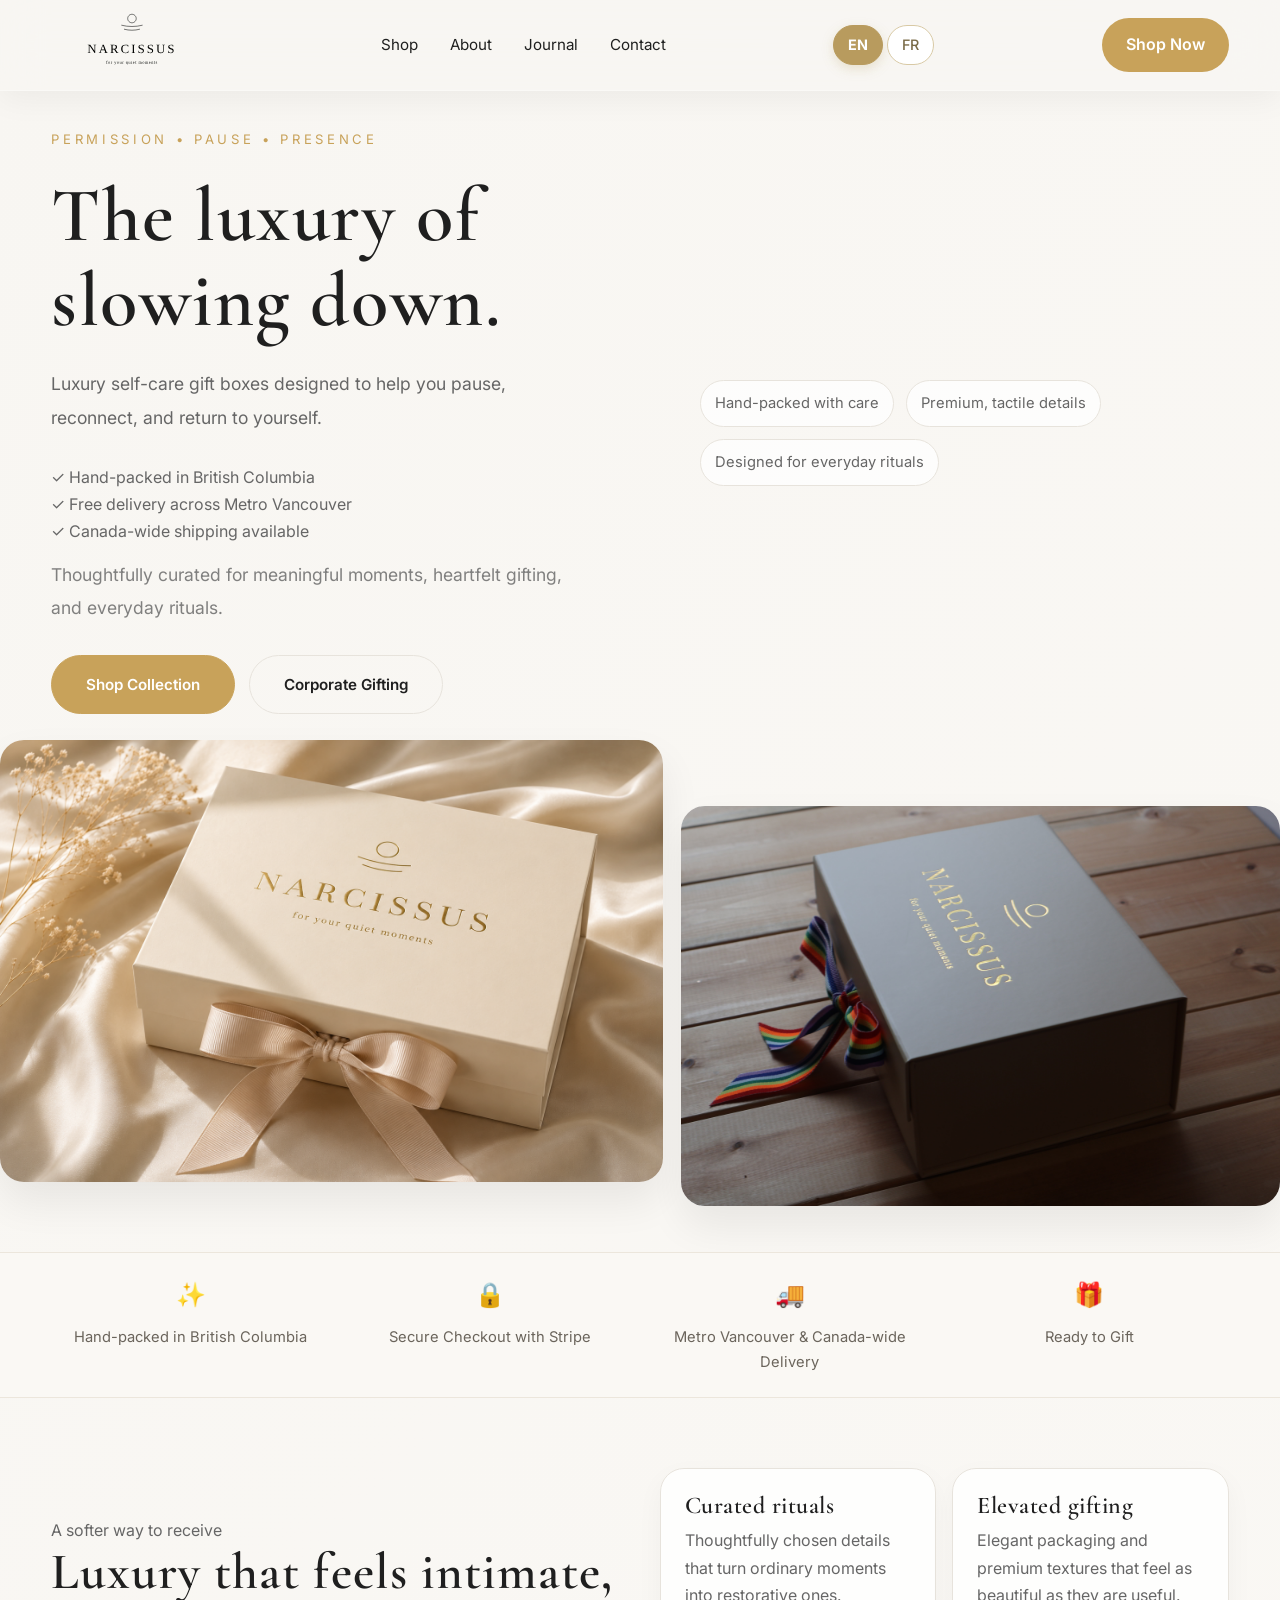
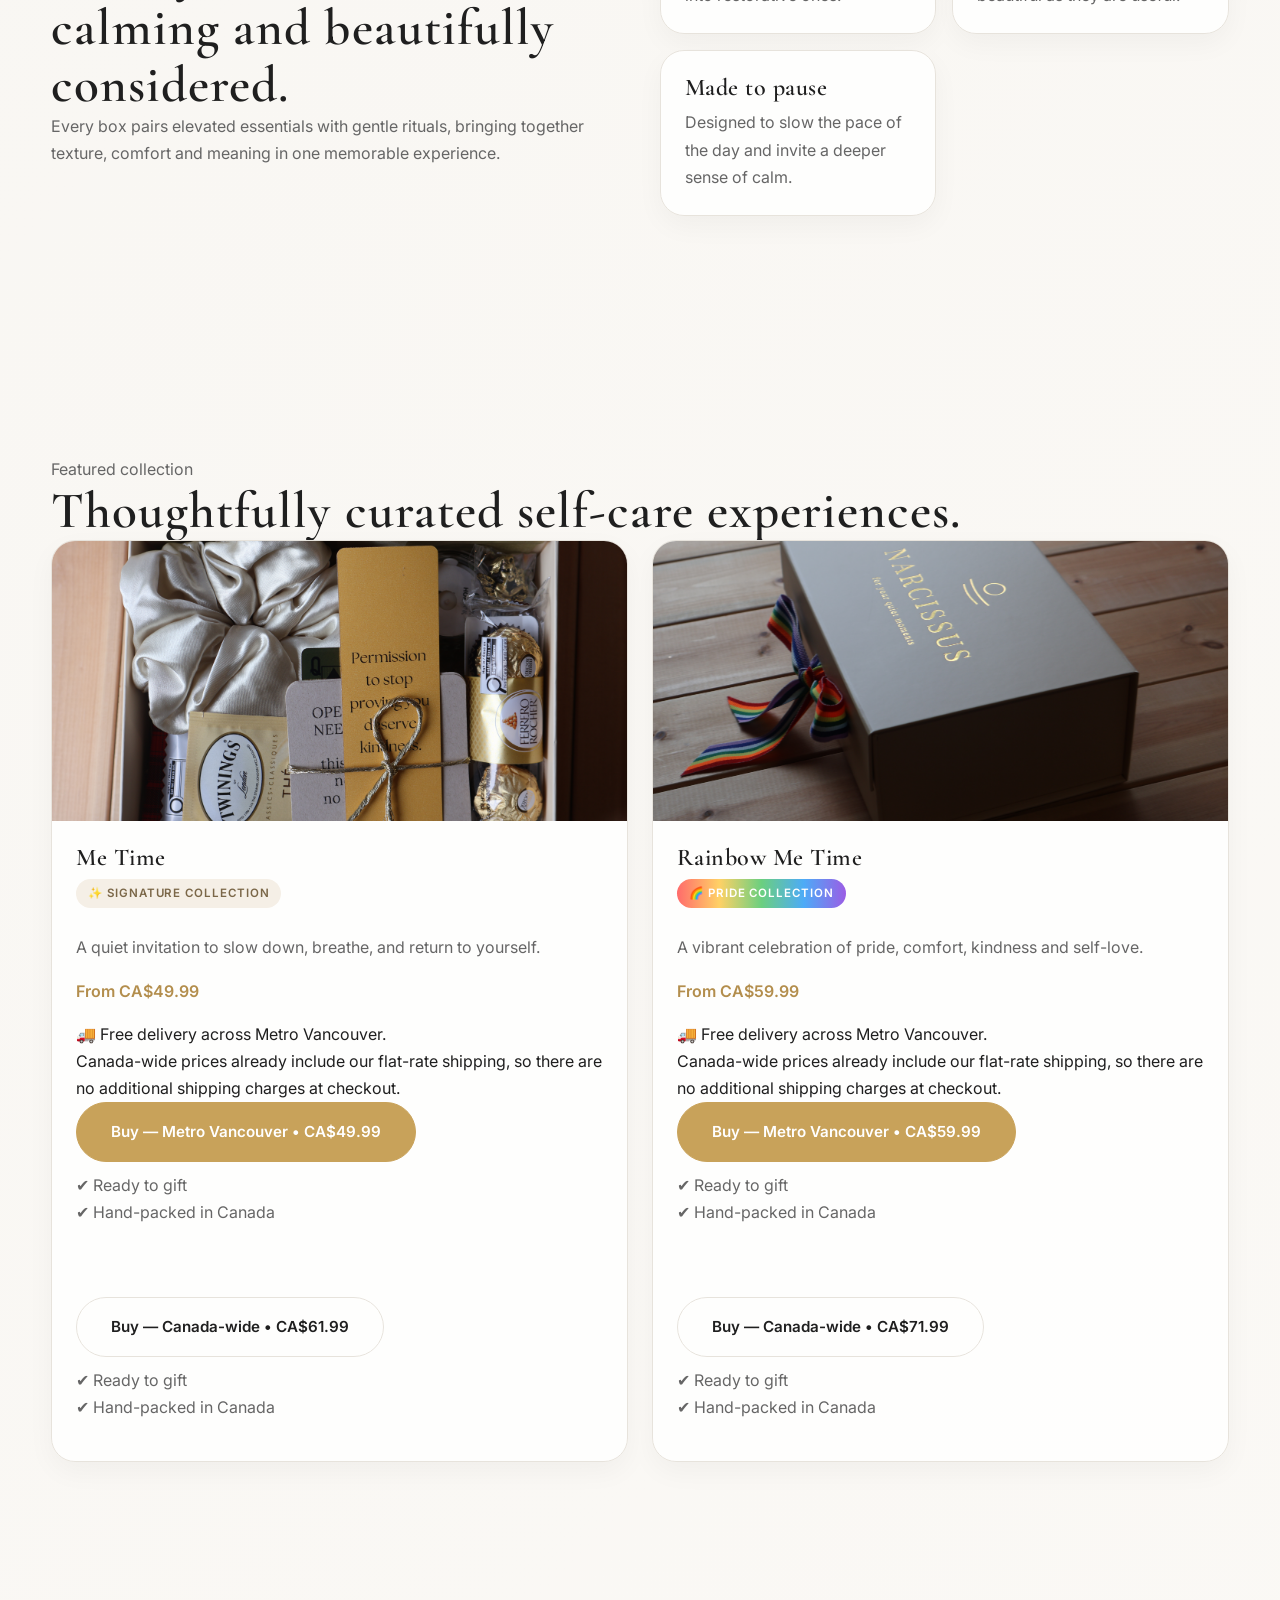
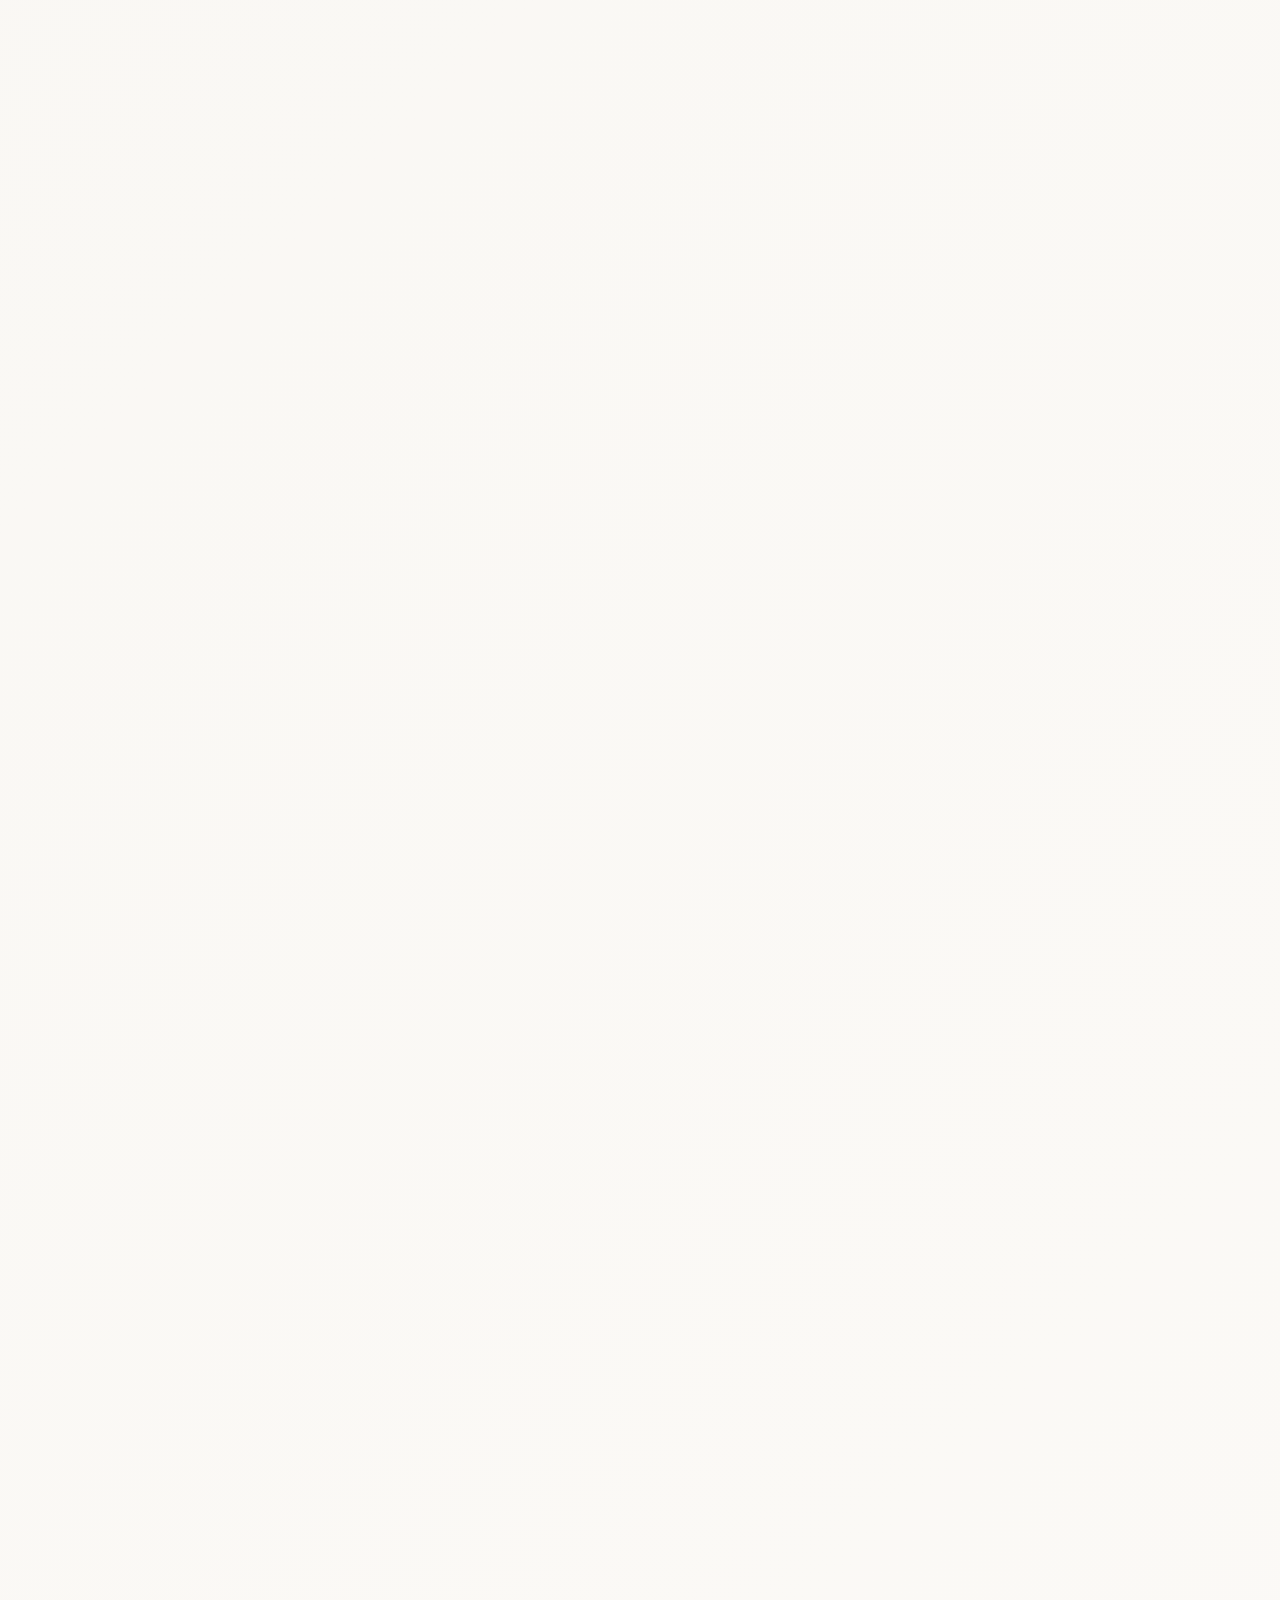
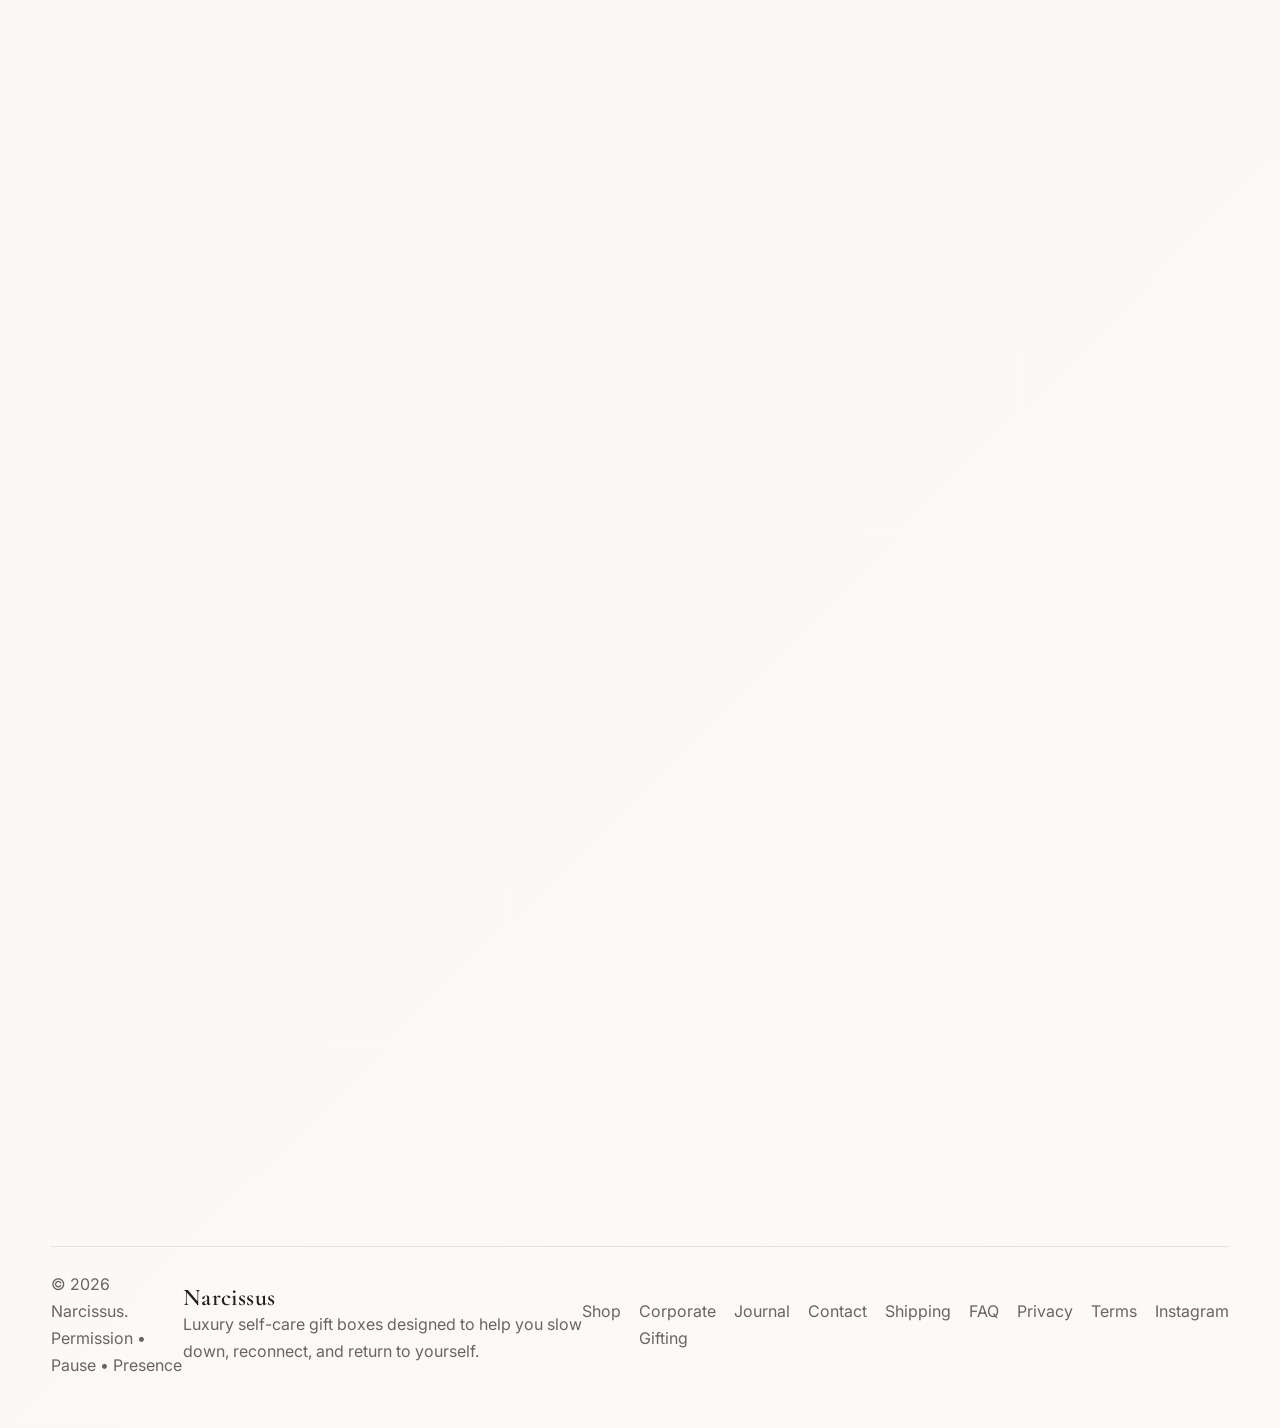
==== commit 4ca484a9: "update" ====
--- a/index.html
+++ b/index.html
@@ -119,11 +119,15 @@
                 <a href="index.html#about" data-i18n="nav_about">About</a>
                 <a href="index.html#journal" data-i18n="nav_journal">Journal</a>
                 <a href="index.html#contact" data-i18n="nav_contact">Contact</a>
-   <div class="language-switcher">
-    <button id="lang-en" type="button">EN</button>
-    <button id="lang-fr" type="button">FR</button>
-</div>
-            </nav>
+       </nav>
+
+       <div class="language-switcher">
+    <button id="lang-en" class="lang-btn" data-lang="en">EN</button>
+
+    <button id="lang-fr" class="lang-btn" data-lang="fr">FR</button>
+</div>
+        
+
             <button class="menu-toggle" aria-label="Open Menu">
                 <span></span>
                 <span></span>
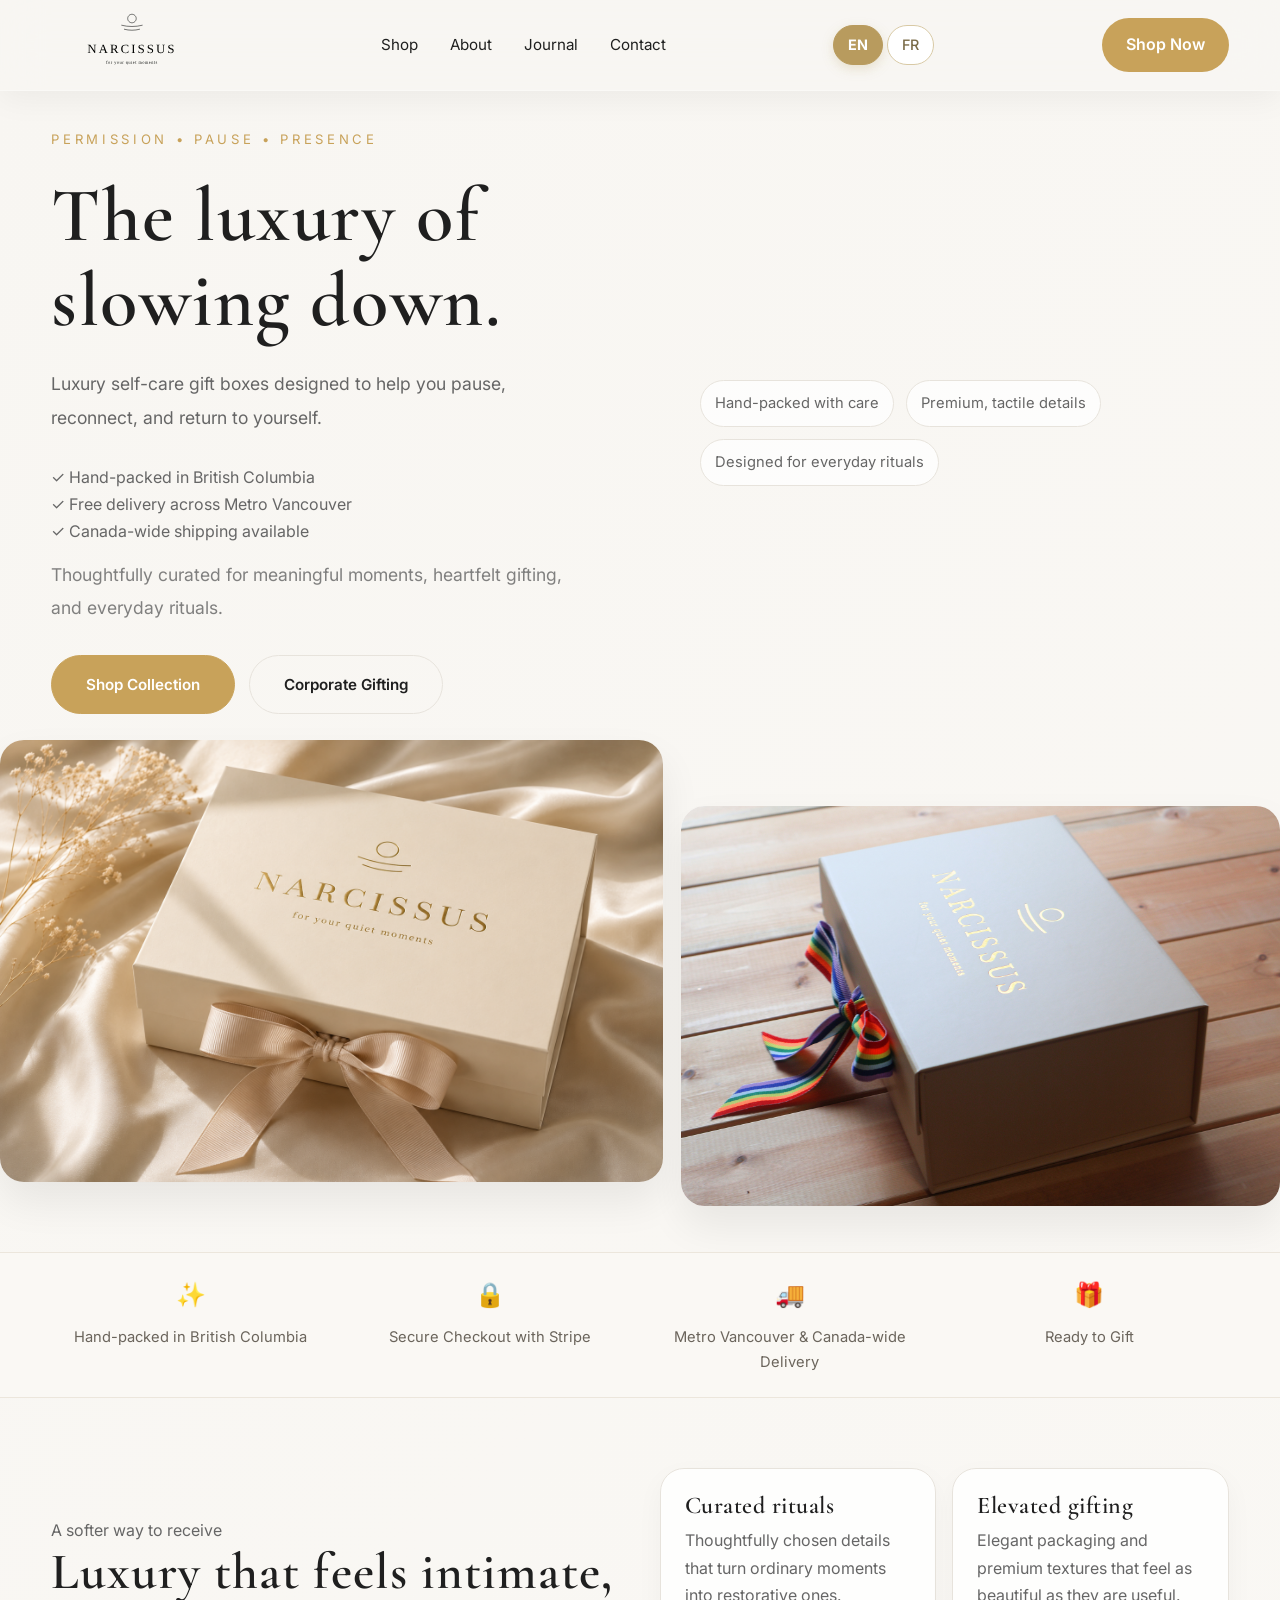
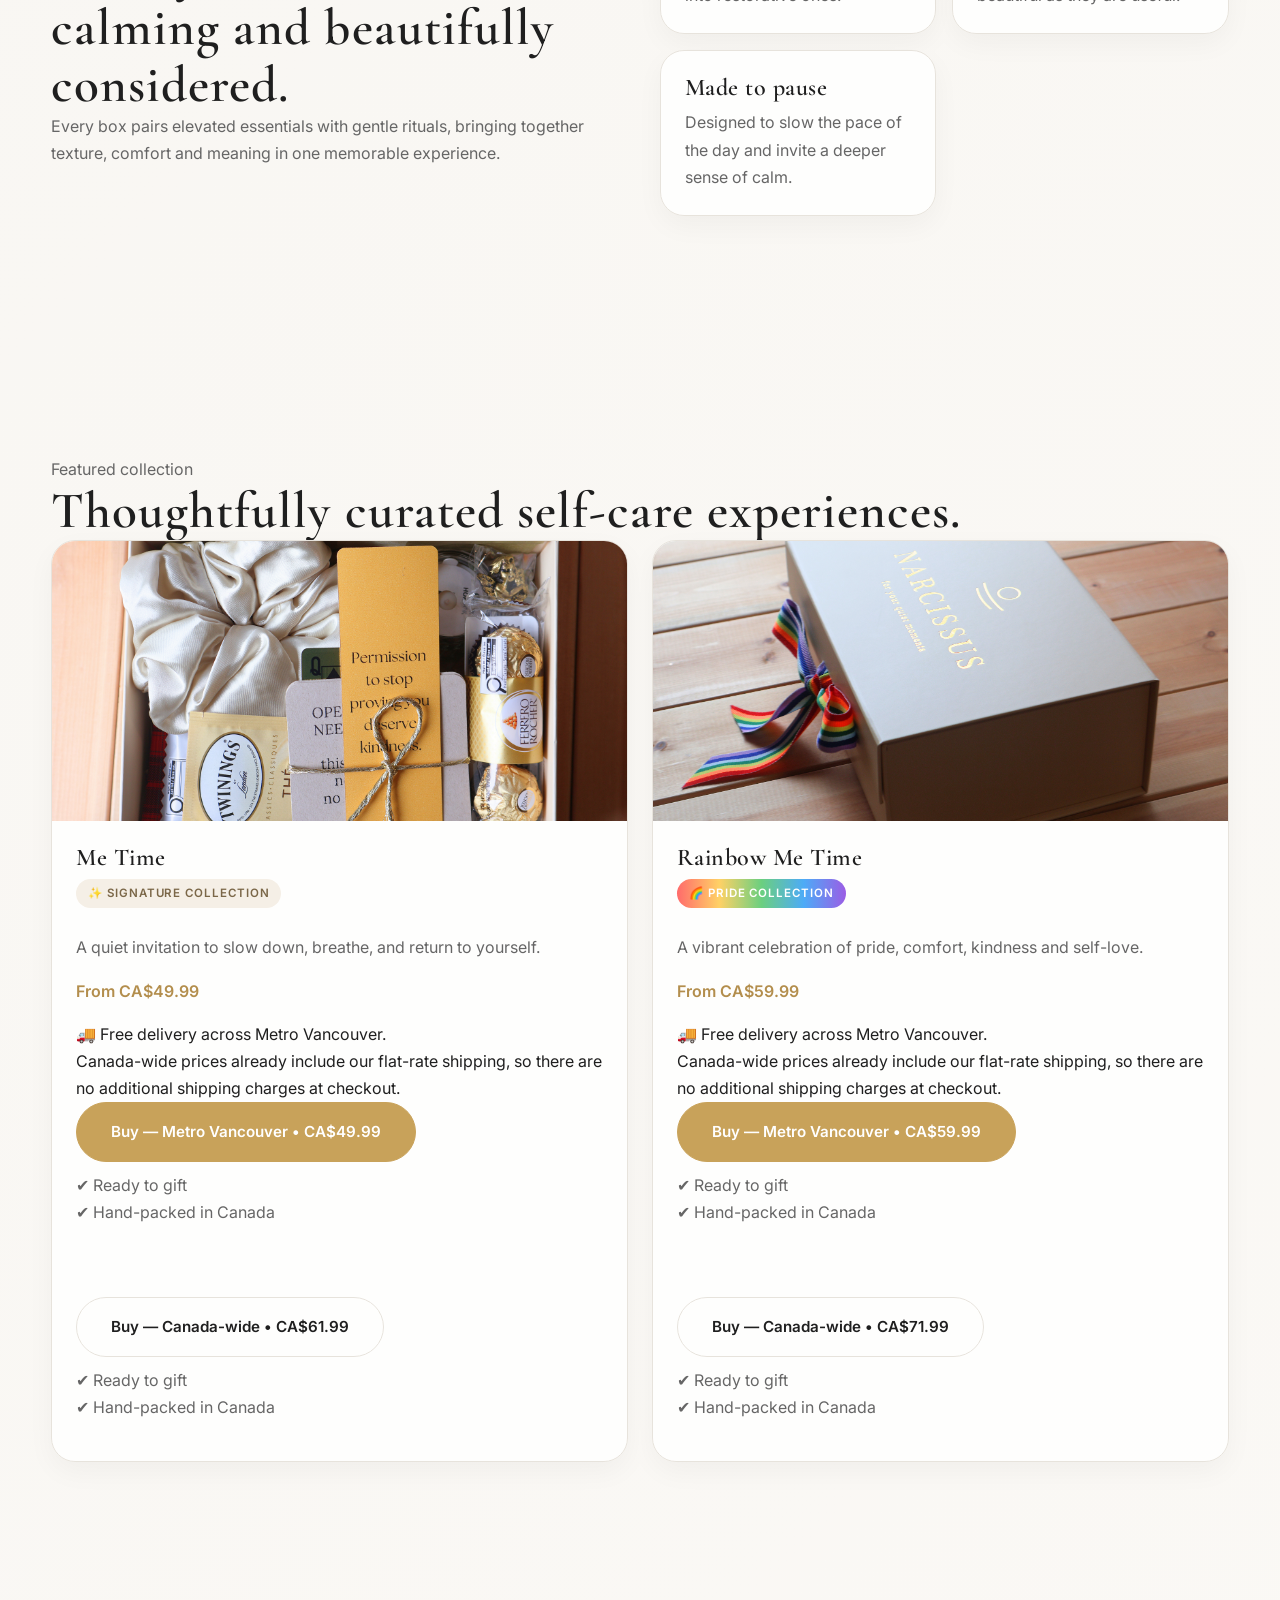
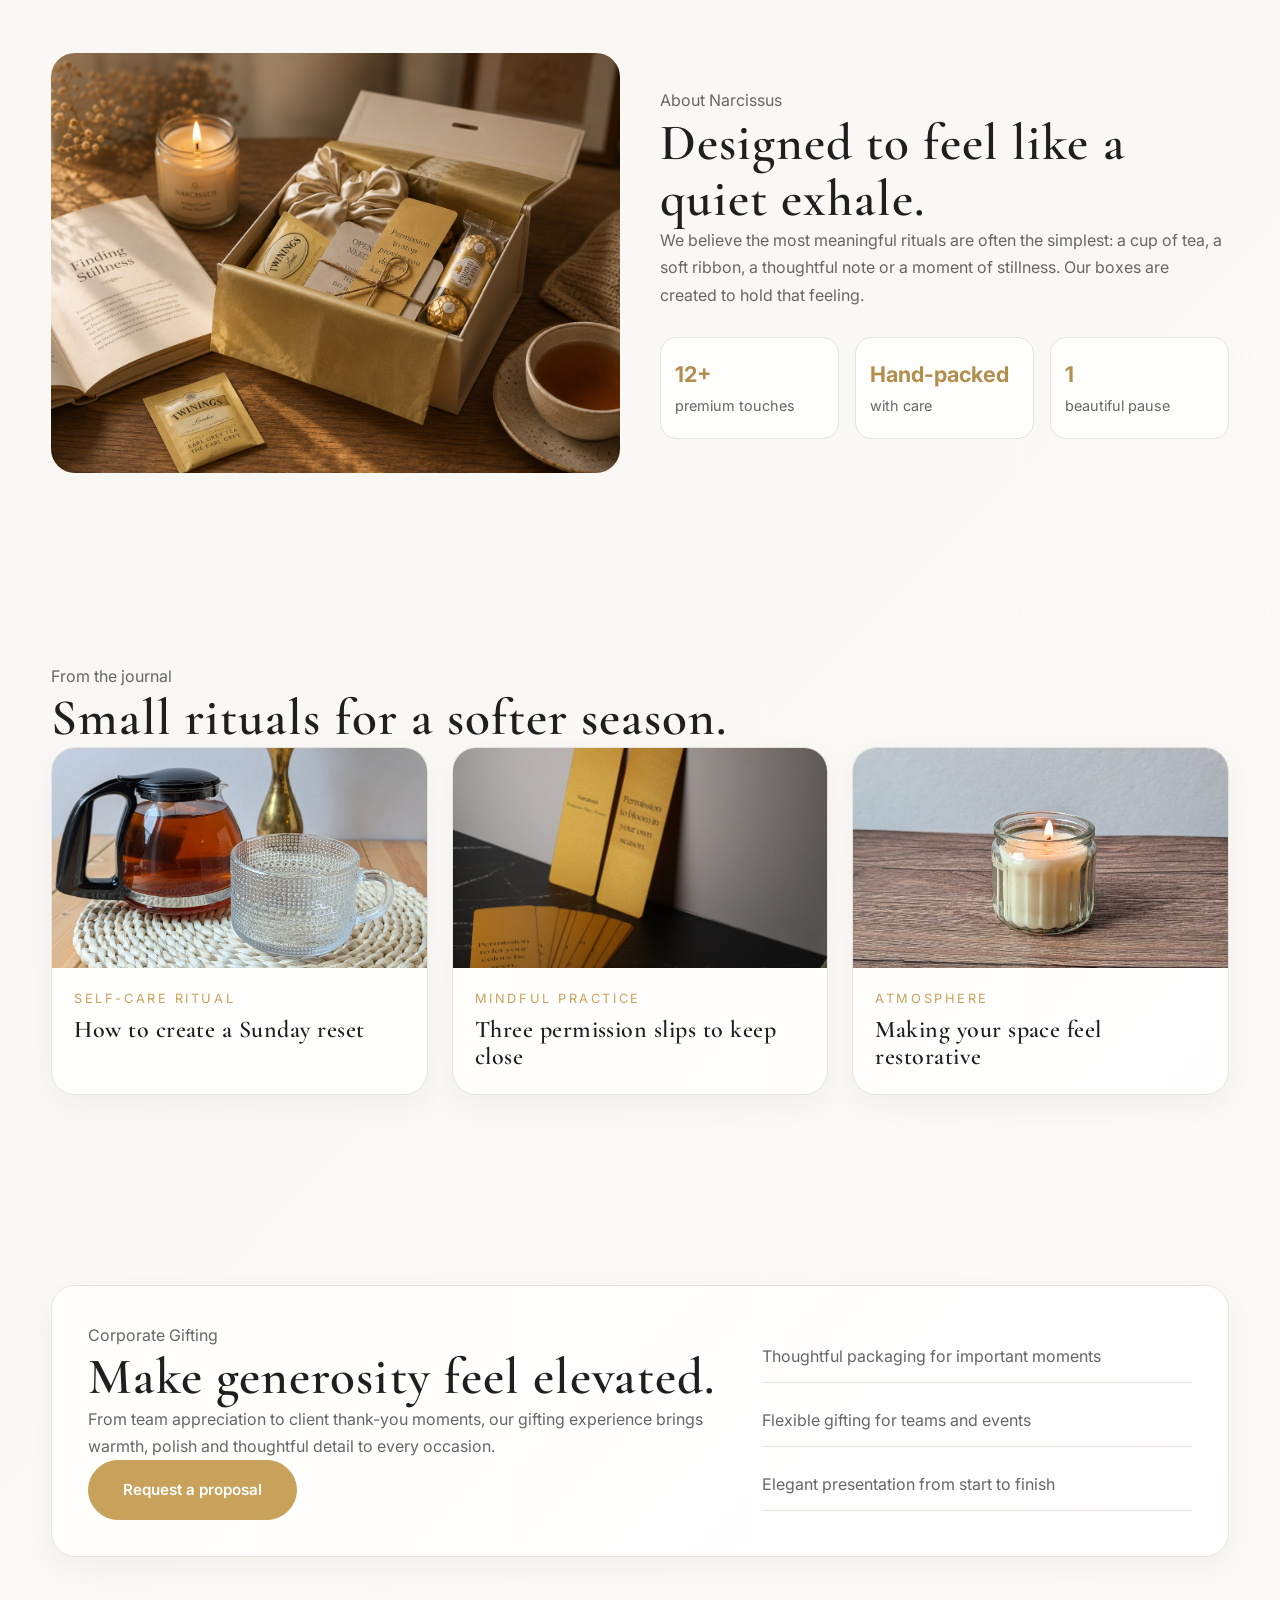
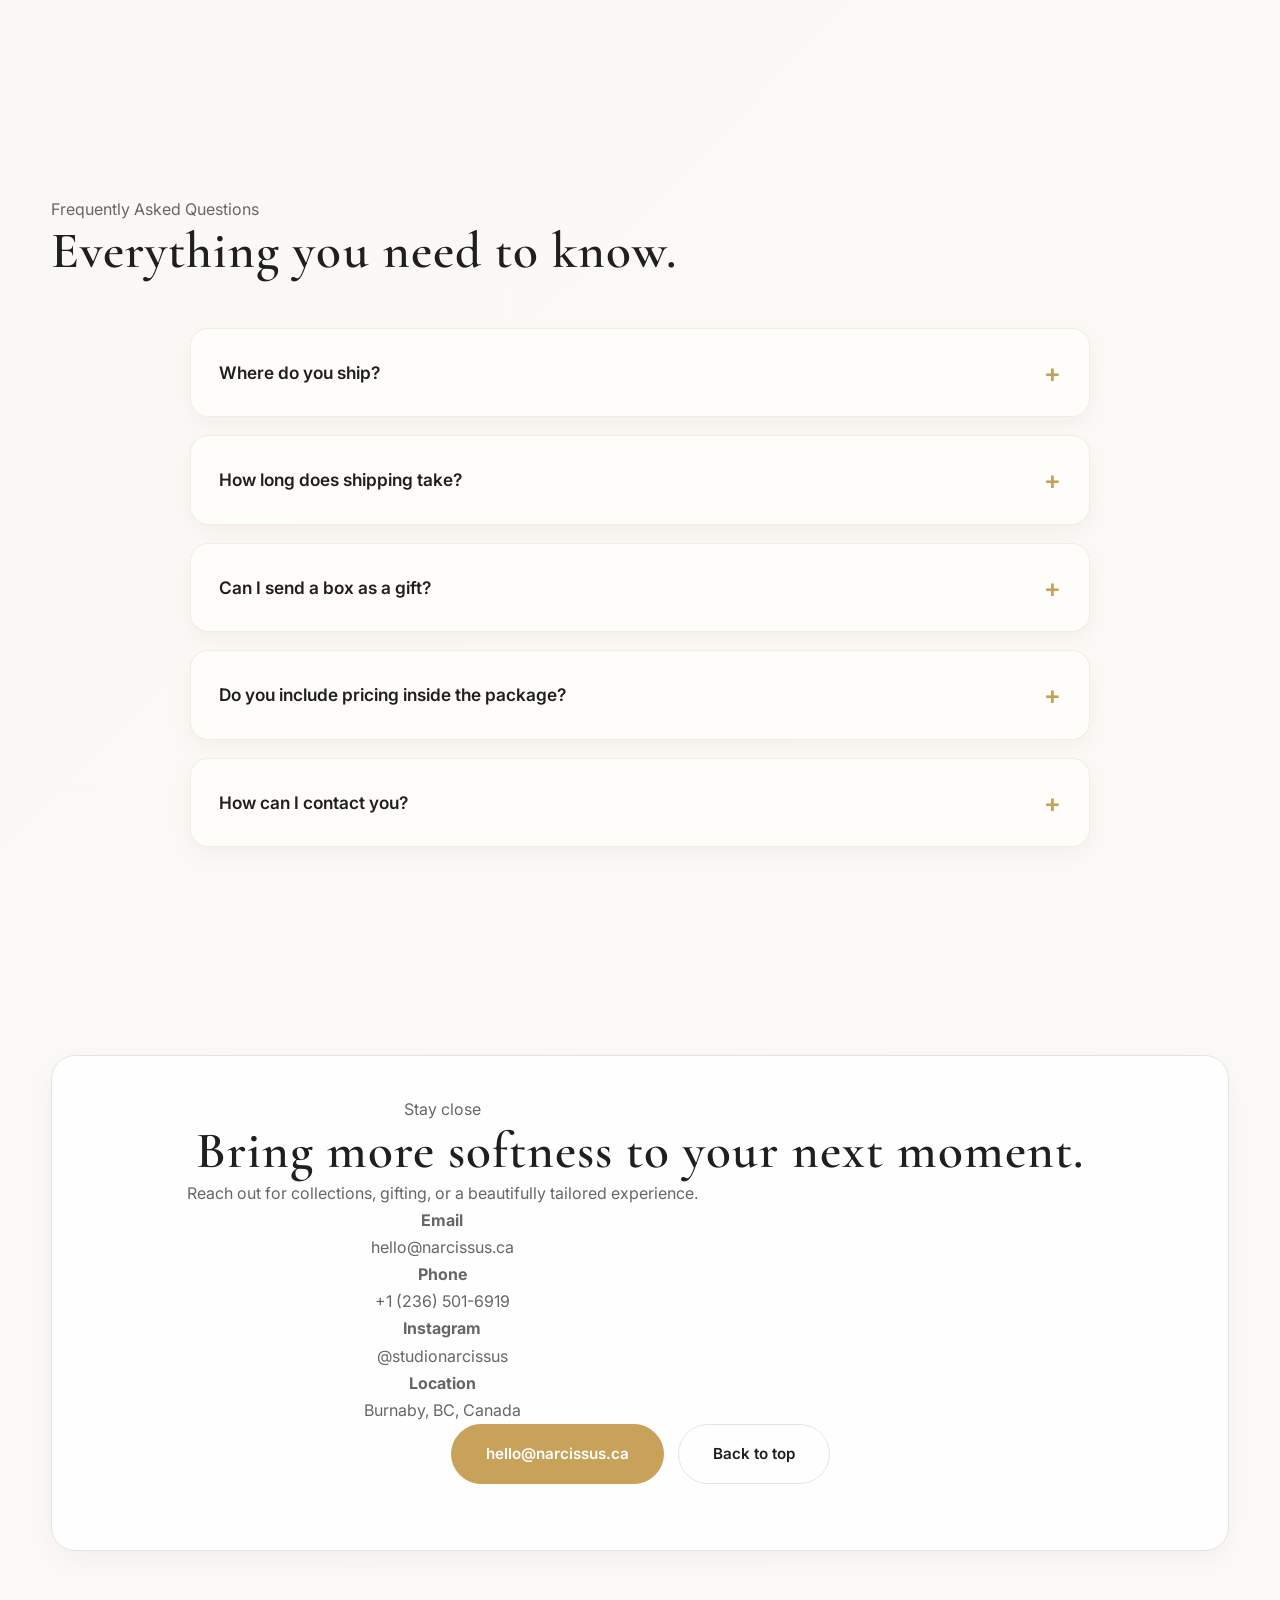
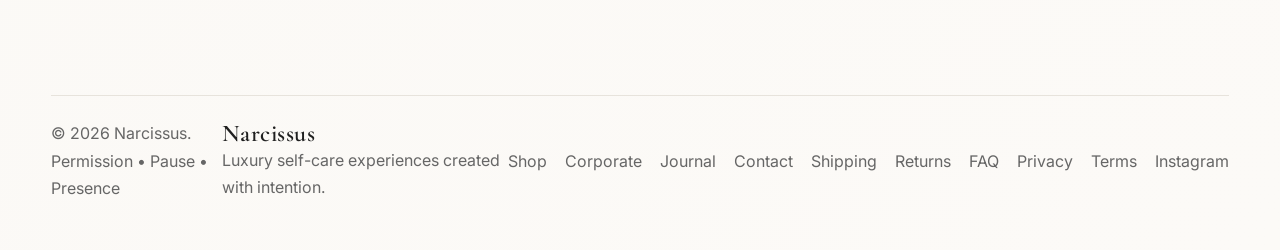
==== commit 8d73e1fa: "update" ====
--- a/index.html
+++ b/index.html
@@ -653,6 +653,8 @@
 
 <a href="shipping.html" data-i18n="footer_shipping">Shipping</a>
 
+<a href="returns.html" data-i18n="footer_returns">Returns</a>
+
 <a href="faq.html" data-i18n="footer_faq">FAQ</a>
 
 <a href="privacy.html" data-i18n="footer_privacy">Privacy</a>
--- a/assets/css/components.css
+++ b/assets/css/components.css
@@ -108,4 +108,58 @@
 .language-menu button:hover{
 
     background:#f8f6f2;
+}
+/* ===== Premium FAQ ===== */
+
+.faq-list {
+    max-width: 900px;
+    margin: 48px auto 0;
+}
+
+.faq-list details {
+    background: #fffdf9;
+    border: 1px solid rgba(196, 161, 93, .18);
+    border-radius: 18px;
+    margin-bottom: 18px;
+    overflow: hidden;
+    transition: all .3s ease;
+    box-shadow: 0 8px 24px rgba(0,0,0,.04);
+}
+
+.faq-list details:hover {
+    border-color: rgba(196,161,93,.45);
+    box-shadow: 0 14px 34px rgba(0,0,0,.07);
+}
+
+.faq-list summary {
+    list-style: none;
+    cursor: pointer;
+    padding: 22px 28px;
+    font-size: 1.08rem;
+    font-weight: 600;
+    display: flex;
+    justify-content: space-between;
+    align-items: center;
+}
+
+.faq-list summary::-webkit-details-marker {
+    display: none;
+}
+
+.faq-list summary::after {
+    content: "+";
+    font-size: 1.6rem;
+    color: #c4a15d;
+    transition: transform .25s ease;
+}
+
+.faq-list details[open] summary::after {
+    content: "−";
+}
+
+.faq-list details p {
+    padding: 0 28px 24px;
+    margin: 0;
+    line-height: 1.8;
+    color: #666;
 }
--- a/assets/css/responsive.css
+++ b/assets/css/responsive.css
@@ -42,6 +42,26 @@
         align-items: flex-start;
     }
 
+
+    .footer-inner {
+    gap: 24px;
+}
+
+.footer-links {
+    flex-wrap: wrap;
+    gap: 12px 18px;
+}
+
+.footer-brand {
+    width: 100%;
+}
+
+.footer-brand p {
+    max-width: 100%;
+}
+
+
+
     .hero-visual,
     .stats {
         grid-template-columns: 1fr;
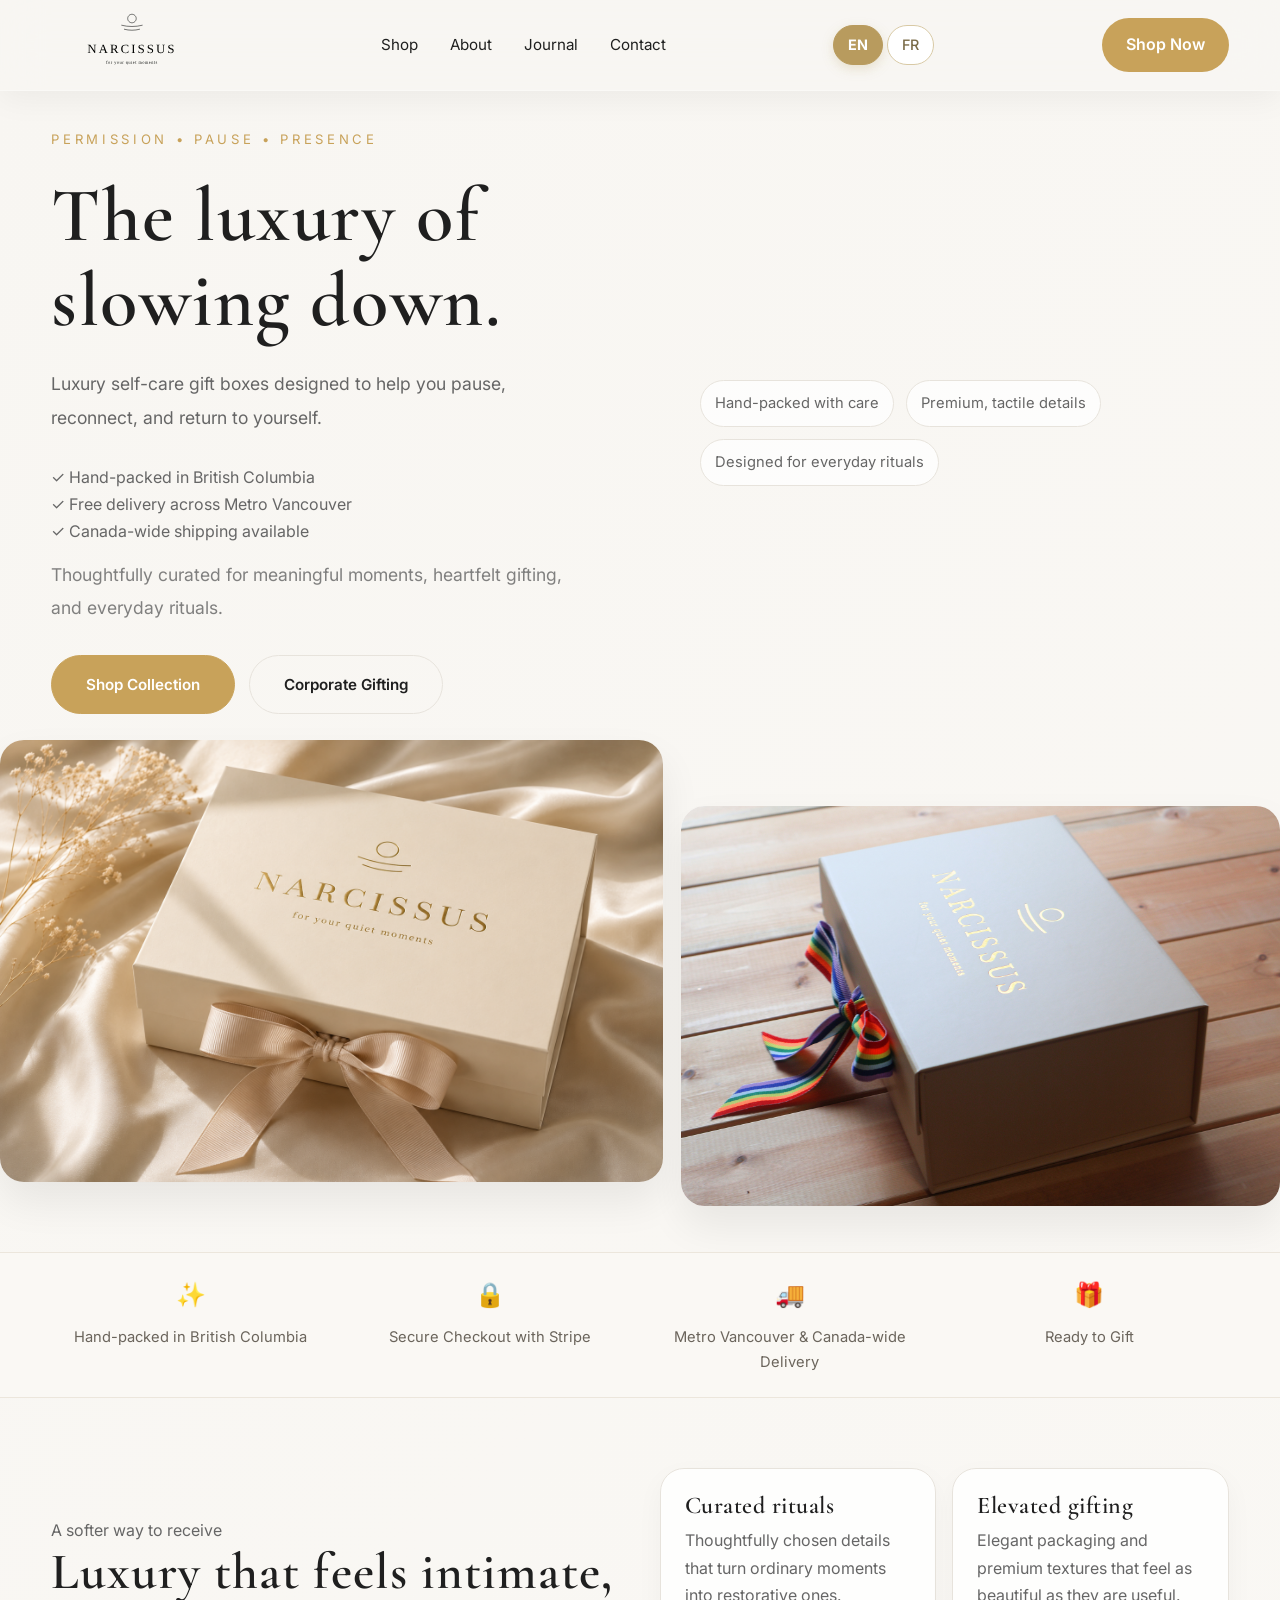
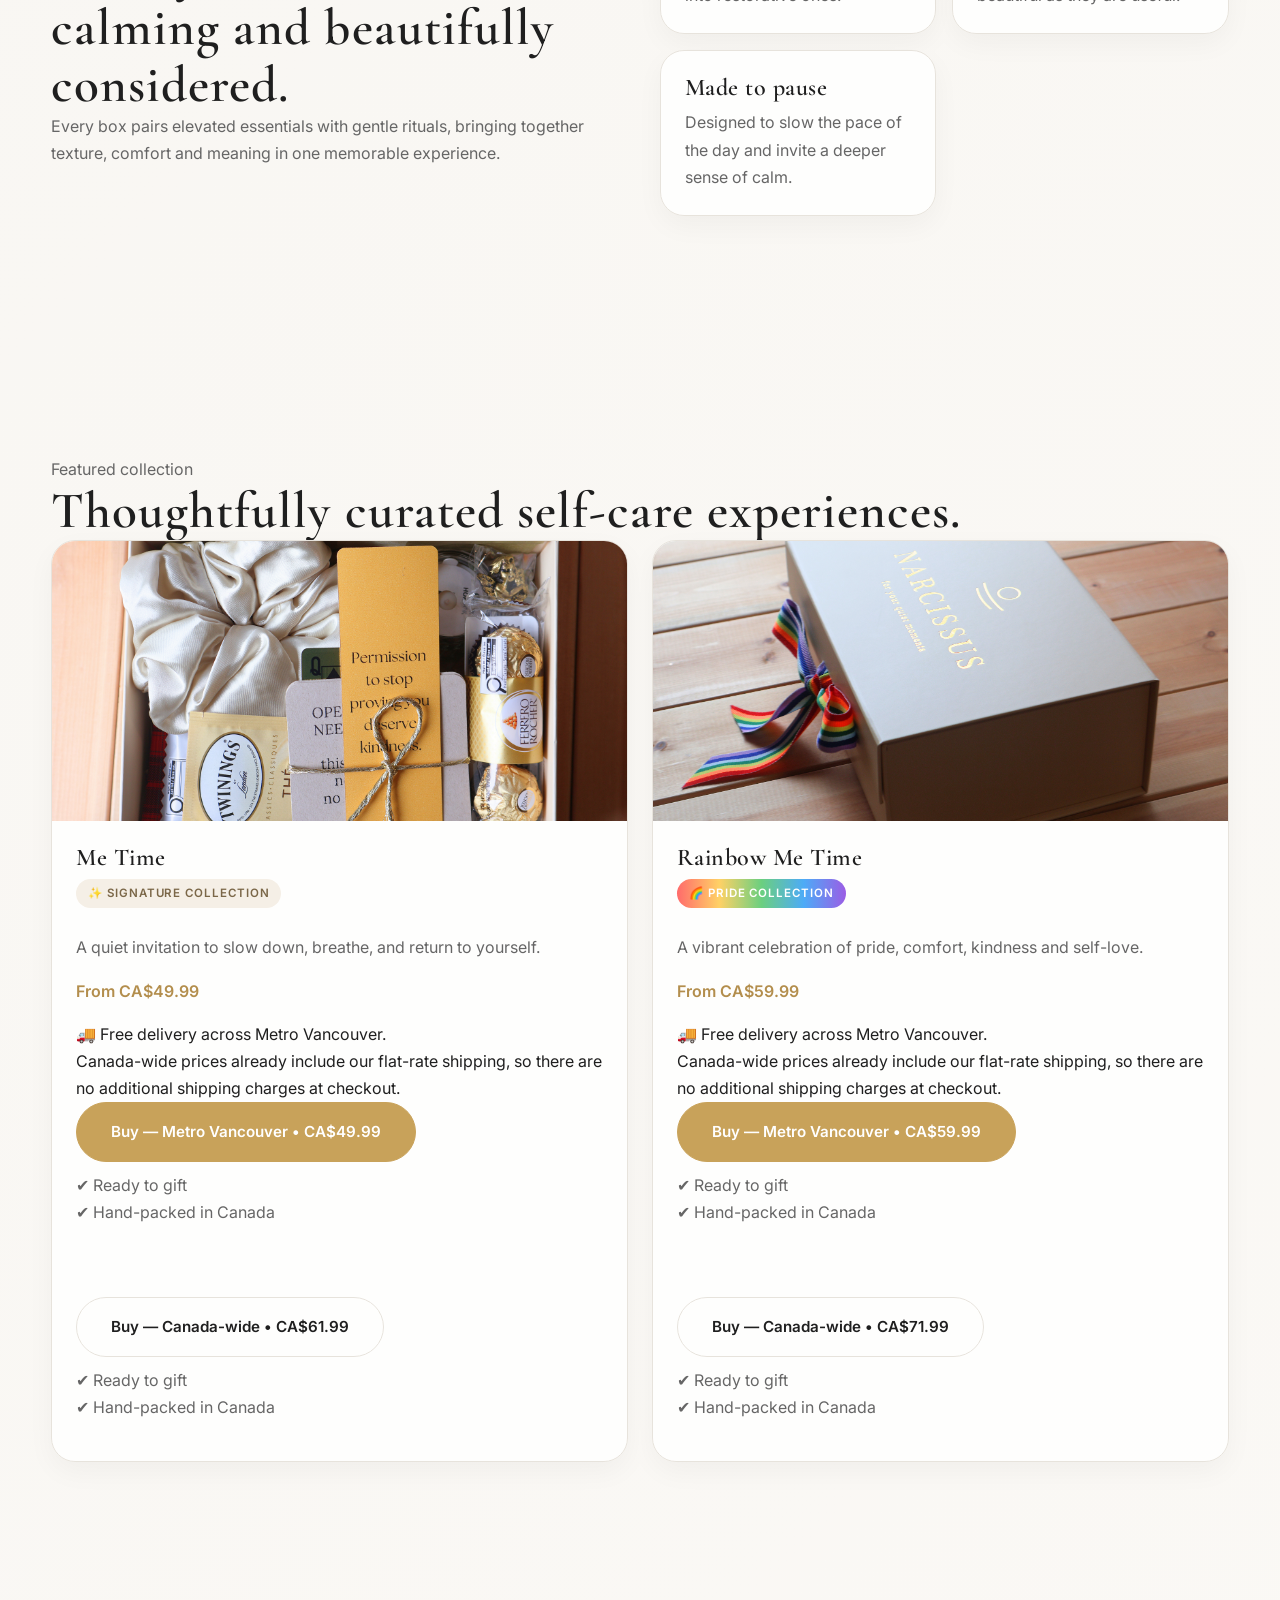
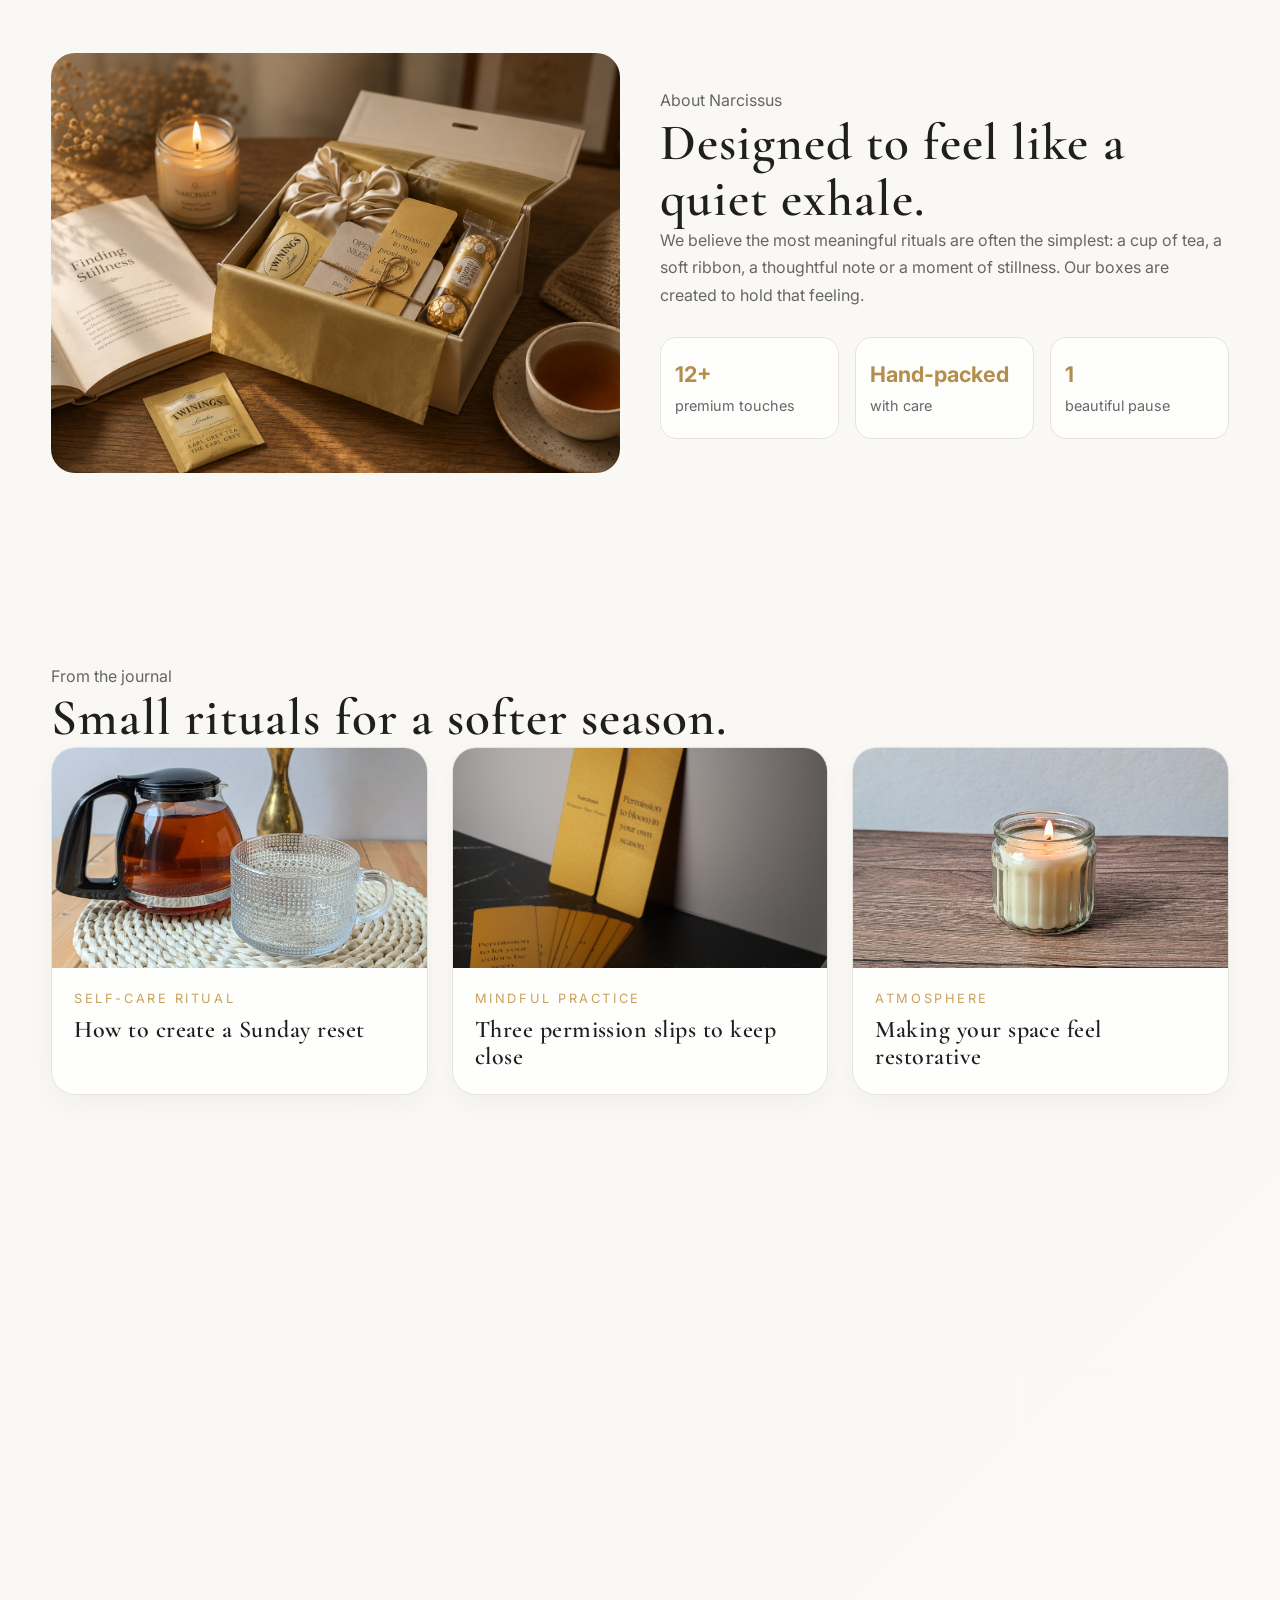
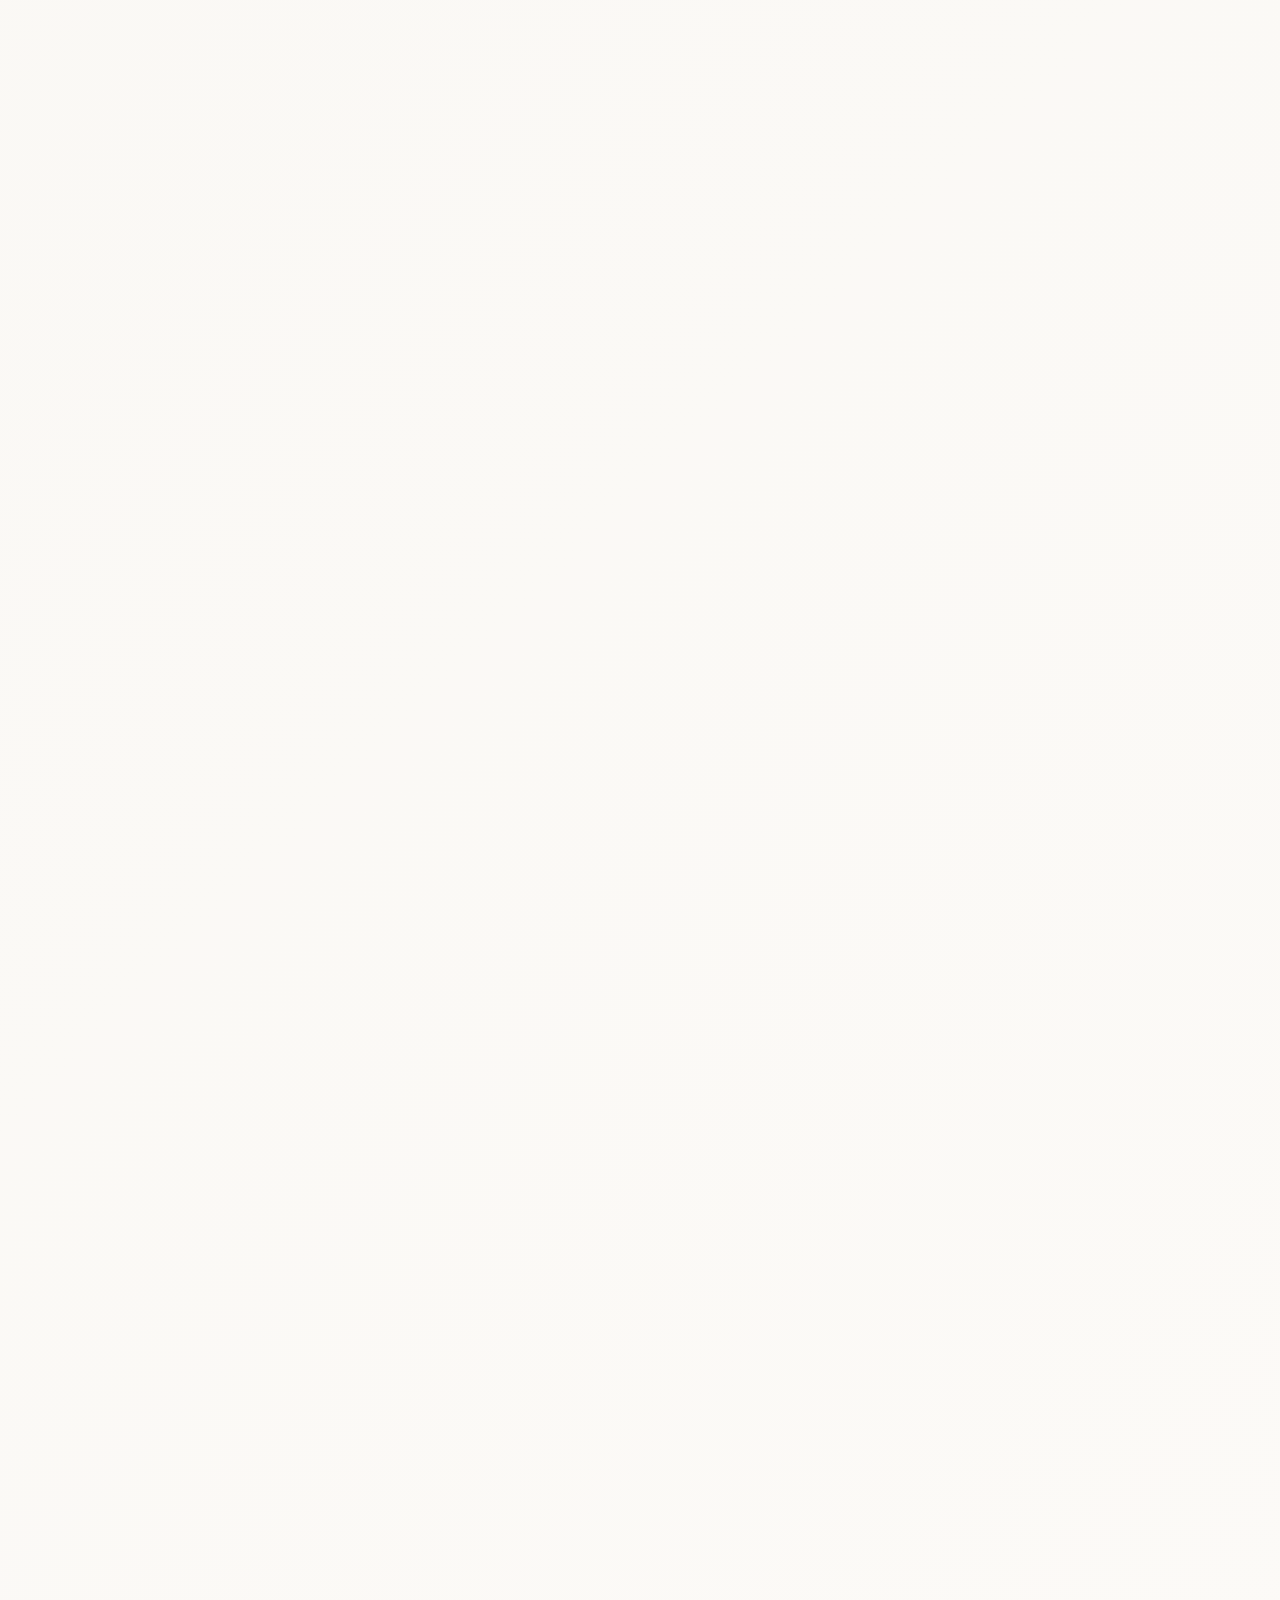
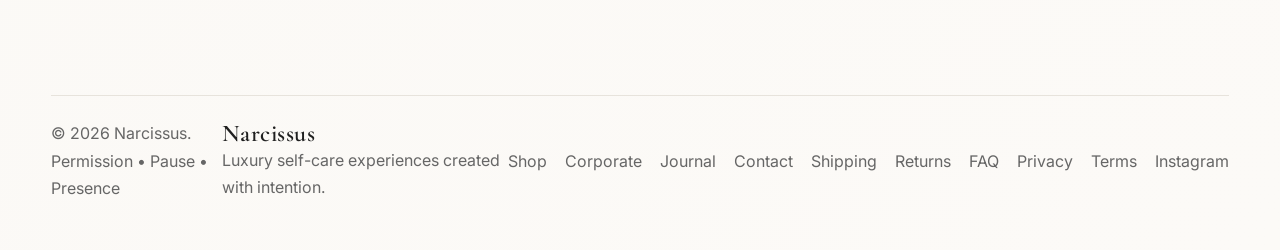
==== commit 46d3fe03: "Fix mobile language switcher" ====
--- a/index.html
+++ b/index.html
@@ -100,7 +100,9 @@
 }
 </script>
 </head>
-<script src="assets/js/language.js?v=4"></script>
+
+
+
 <body>
     <header class="site-header">
         <div class="container header-inner">
@@ -673,6 +675,13 @@
     </footer>
 
     <script src="assets/js/app.js"></script>
+
+    <script src="assets/js/language.js?v=5"></script>
+<script src="assets/js/app.js"></script>
+</body>
+
+
+
 </body>
 </html>
 
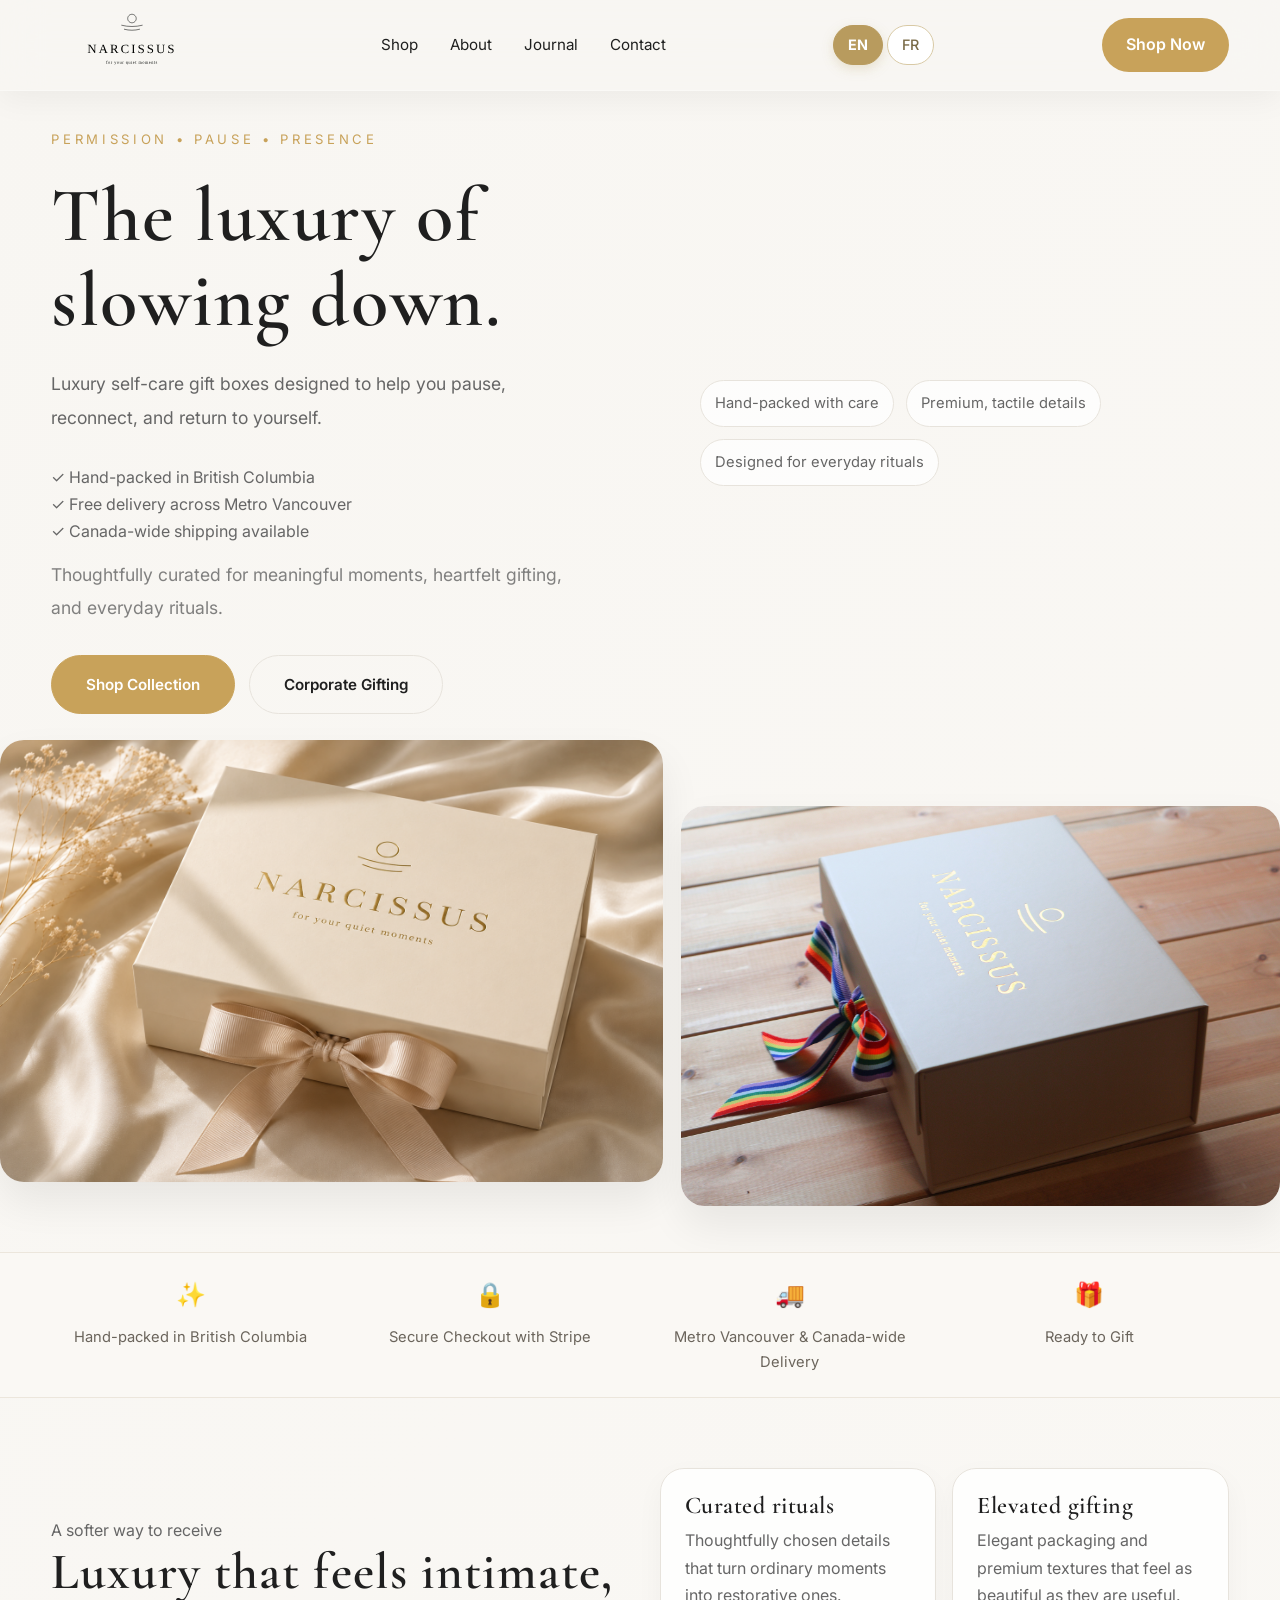
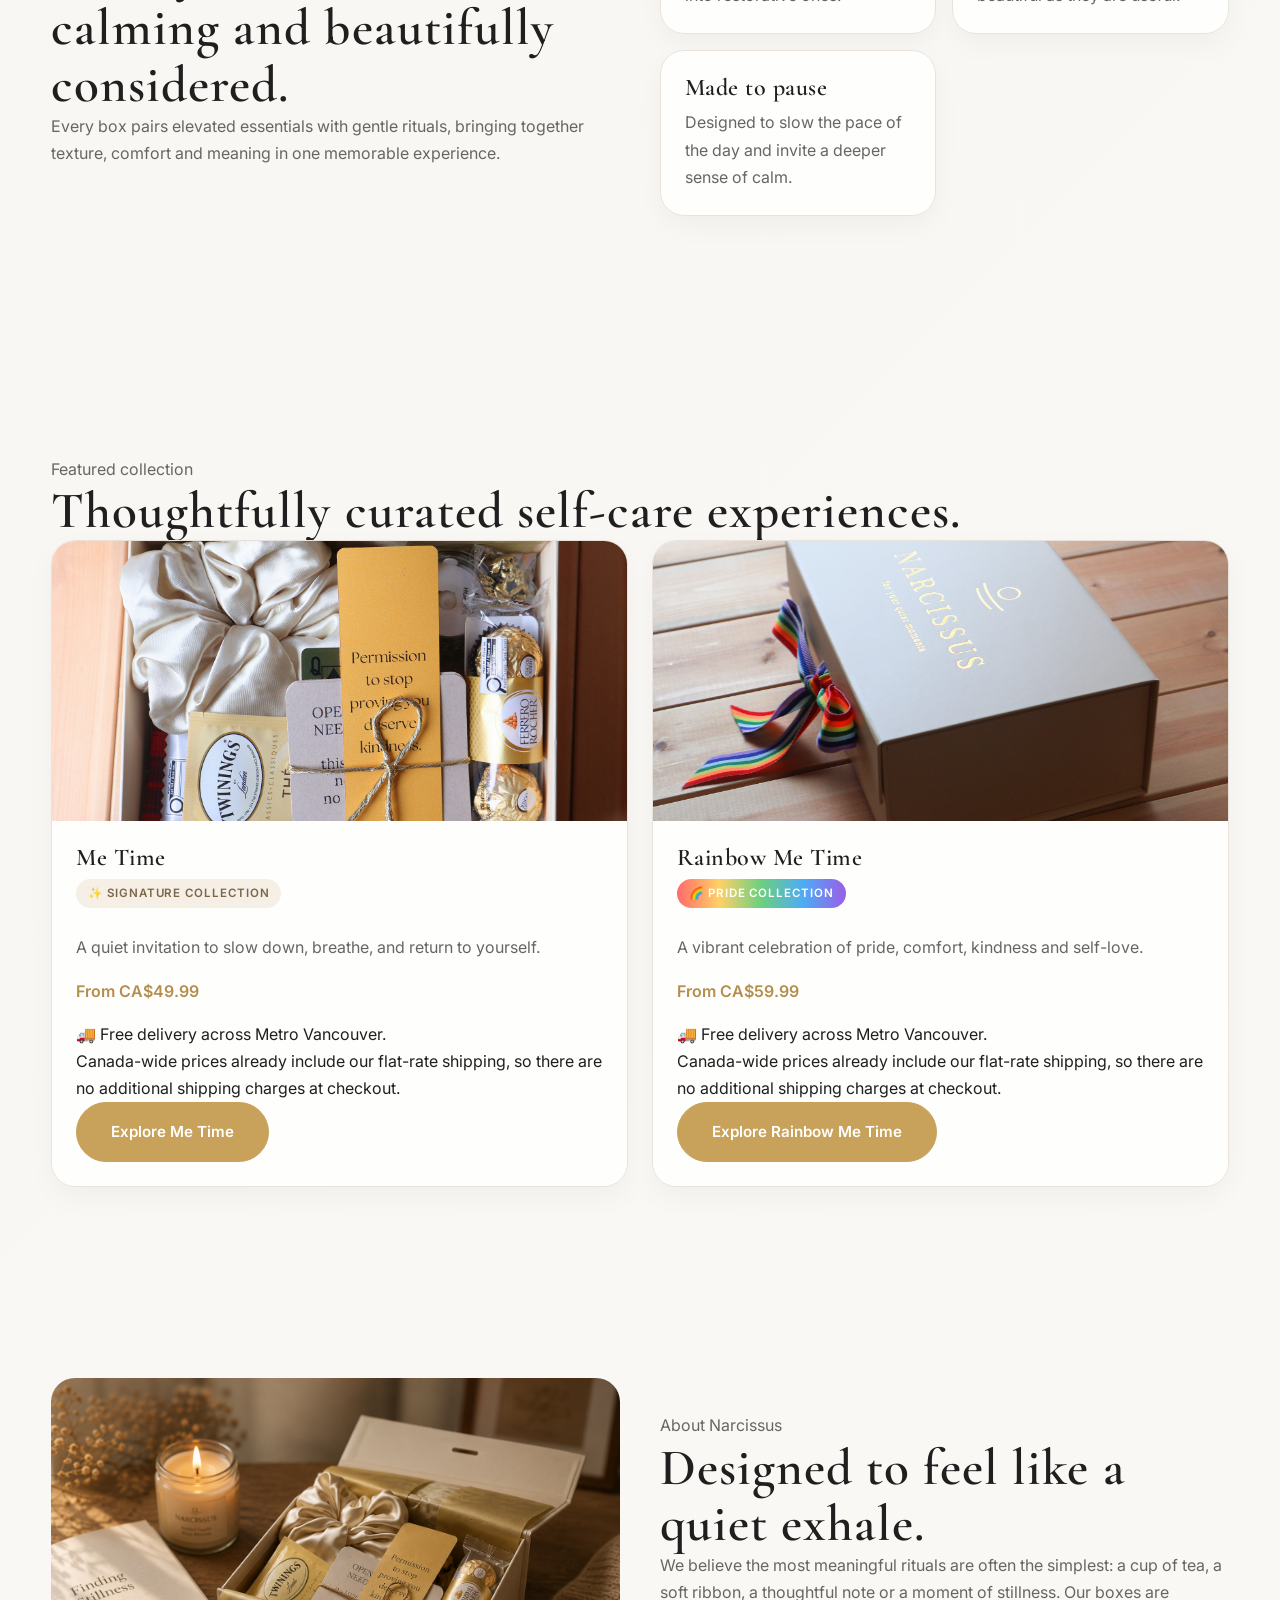
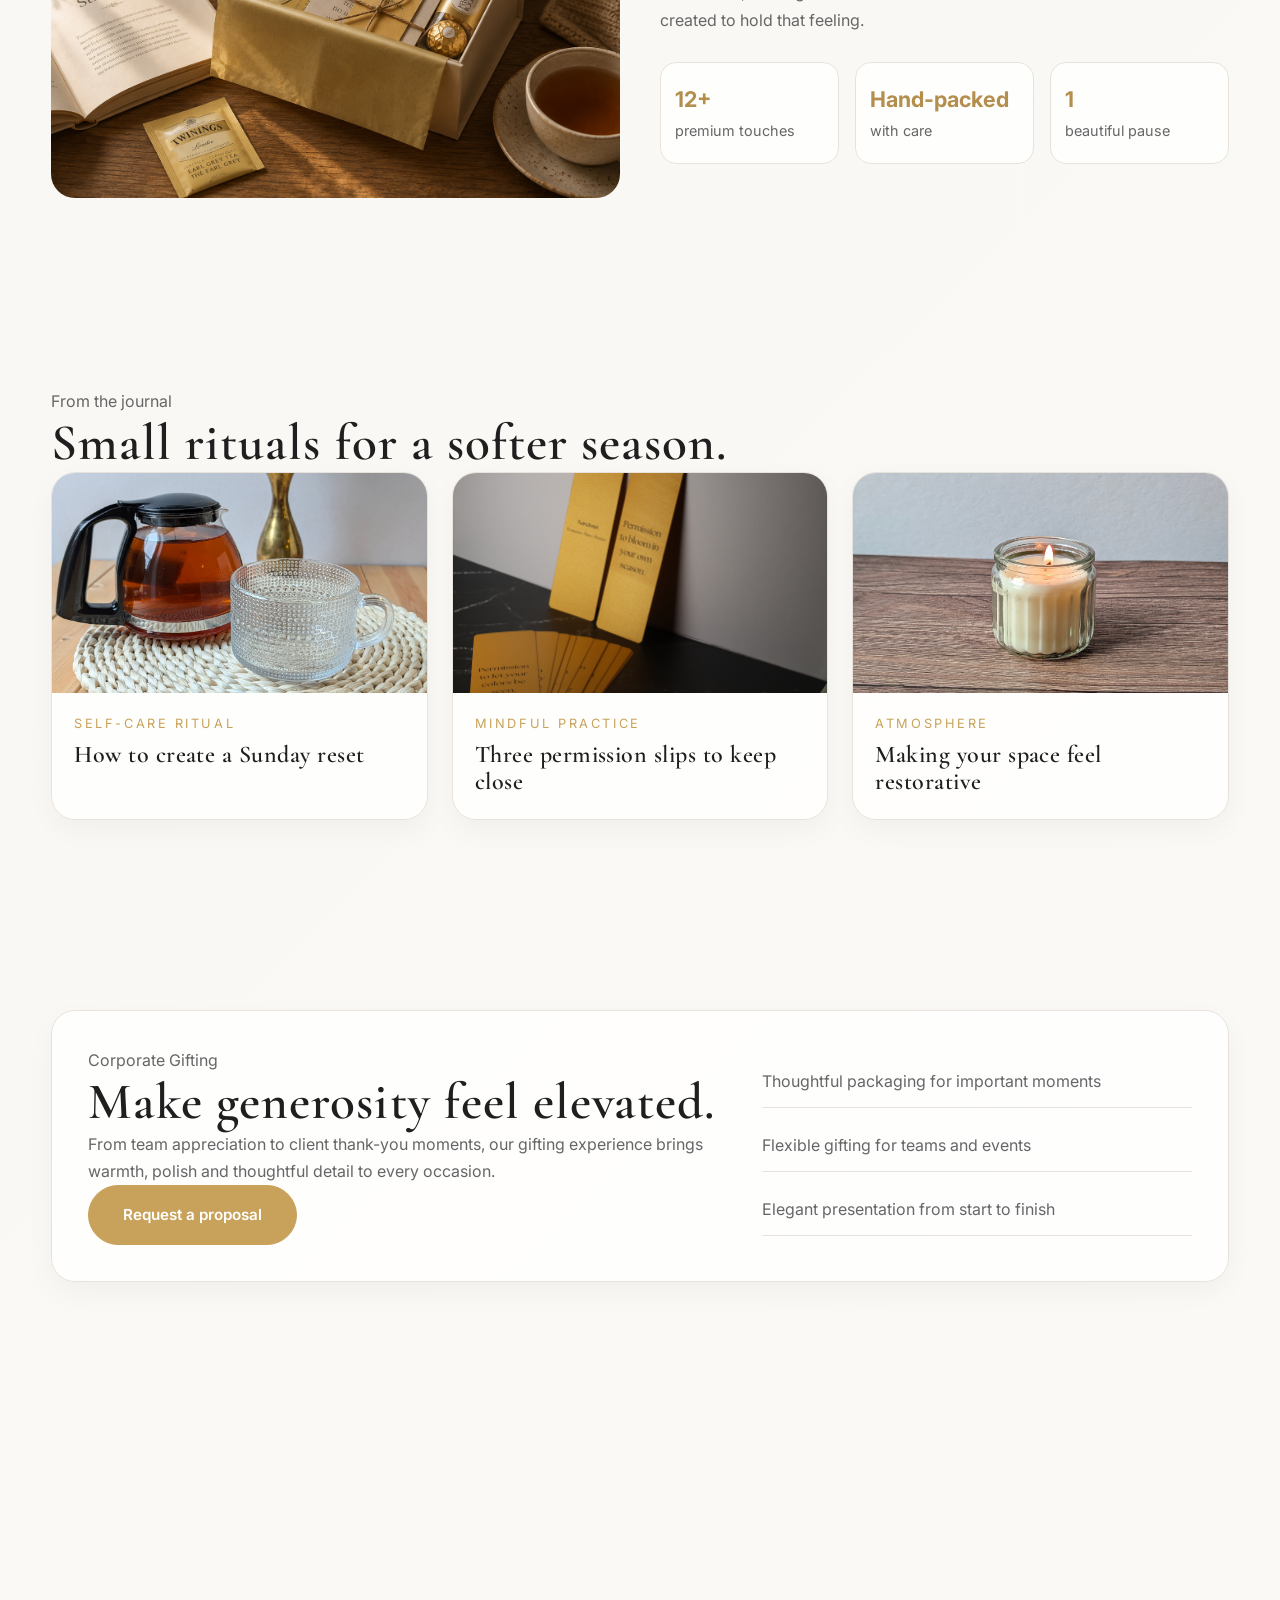
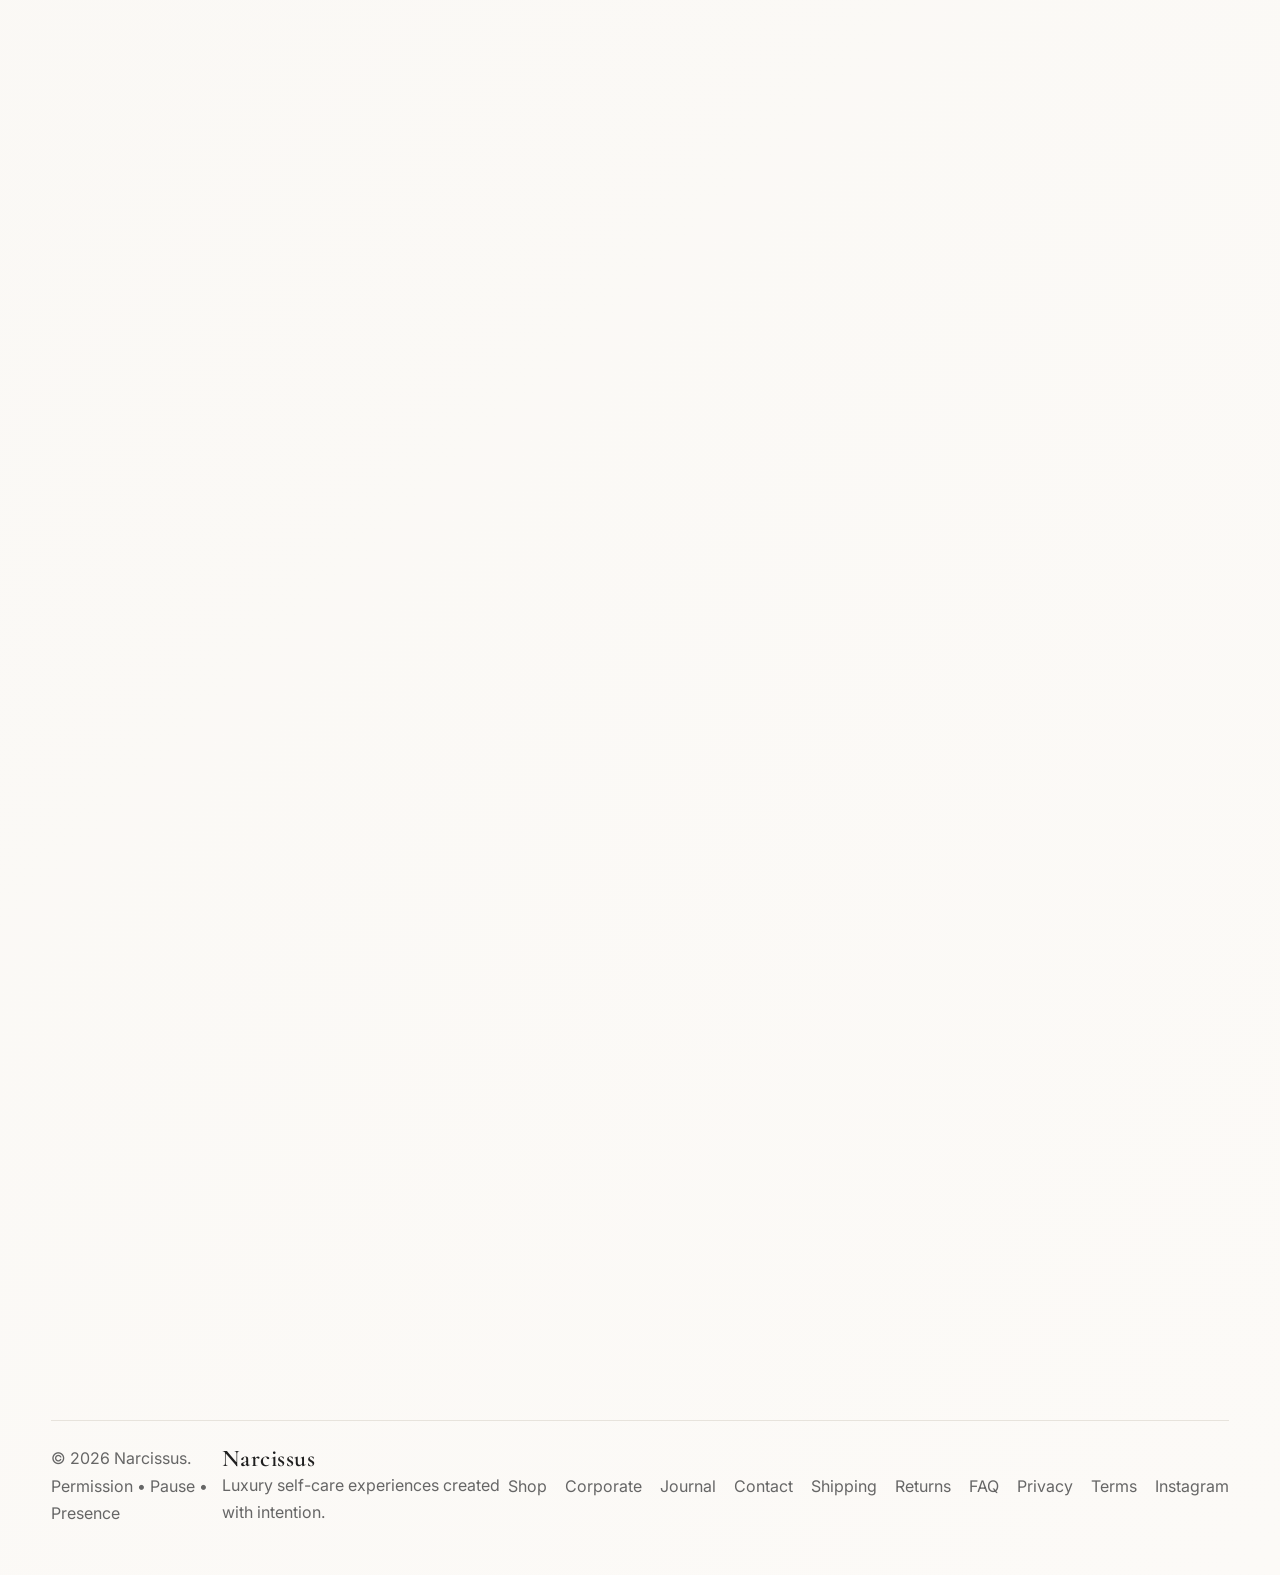
==== commit 932ee733: "Update homepage product links" ====
--- a/index.html
+++ b/index.html
@@ -328,6 +328,8 @@
 <span class="price" data-i18n="price_from49">
 From CA$49.99
 </span>
+
+
 <div class="shipping-note"
      data-i18n="shipping_note">
 
@@ -336,40 +338,14 @@
 
 </div>
 
-<a href="https://buy.stripe.com/fZucN74AzdT25NFfoqe7m02"
-   class="button button-primary"
-   target="_blank"
-   rel="noopener">
-    <span data-i18n="buy_metro49">
-Buy — Metro Vancouver • CA$49.99
-</span>
+<a href="me-time-box.html"
+   class="button button-primary">
+    <span data-i18n="explore_me_time">Explore Me Time</span>
 </a>
-<p class="product-meta"
-   data-i18n="product_meta">
-
-✔ Ready to gift<br>
-✔ Hand-packed in Canada
-
-</p>
-
-<br><br>
-
-<a href="https://buy.stripe.com/6oU4gBaYX7uE8ZR5NQe7m04"
-   class="button button-secondary"
-   target="_blank"
-   rel="noopener">
-    <span data-i18n="buy_canada61">
-Buy — Canada-wide • CA$61.99
-</span>
-</a>
-<p class="product-meta"
-   data-i18n="product_meta">
-
-✔ Ready to gift<br>
-✔ Hand-packed in Canada
-
-</p>
-</p>
+
+
+
+
                         </div>
                     </article>
 
@@ -396,39 +372,16 @@
 
 </div>
 
-<a href="https://buy.stripe.com/dRm7sN7MLg1a5NF7VYe7m03"
-   class="button button-primary"
-   target="_blank"
-   rel="noopener">
-    <span data-i18n="buy_metro59">
-Buy — Metro Vancouver • CA$59.99
-</span>
+
+<a href="rainbow-me-time-box.html"
+   class="button button-primary">
+    <span data-i18n="explore_rainbow">Explore Rainbow Me Time</span>
 </a>
-<p class="product-meta"
-   data-i18n="product_meta">
-
-✔ Ready to gift<br>
-✔ Hand-packed in Canada
-
-</p>
-
-<br><br>
-
-<a href="https://buy.stripe.com/6oU14p0kj2akdg71xAe7m05"
-   class="button button-secondary"
-   target="_blank"
-   rel="noopener">
-    <span data-i18n="buy_canada71">
-Buy — Canada-wide • CA$71.99
-</span>
-</a>
-<p class="product-meta"
-   data-i18n="product_meta">
-
-✔ Ready to gift<br>
-✔ Hand-packed in Canada
-
-</p>
+
+
+
+
+
                         </div>
                     </article>
                 </div>
@@ -677,7 +630,7 @@
     <script src="assets/js/app.js"></script>
 
     <script src="assets/js/language.js?v=5"></script>
-<script src="assets/js/app.js"></script>
+
 </body>
 
 
--- a/assets/css/responsive.css
+++ b/assets/css/responsive.css
@@ -1,3 +1,5 @@
+
+
 @media (max-width: 980px) {
     .hero-grid,
     .intro-grid,
@@ -12,8 +14,38 @@
         grid-template-columns: 1fr;
     }
 
+    .header-inner {
+        position: relative;
+    }
+
+    .language-switcher {
+        display: flex;
+        align-items: center;
+        gap: 8px;
+        margin-left: auto;
+    }
+
+    .menu-toggle {
+        margin-left: 12px;
+    }
+
     .main-nav {
         display: none;
+    }
+
+    .main-nav.active {
+        display: flex;
+        position: absolute;
+        top: 100%;
+        left: 0;
+        right: 0;
+        flex-direction: column;
+        align-items: center;
+        gap: 22px;
+        padding: 28px 20px;
+        background: #fbf8f3;
+        border-top: 1px solid rgba(0, 0, 0, 0.08);
+        z-index: 1000;
     }
 
     .hero {
@@ -25,6 +57,9 @@
         grid-template-columns: 1fr 1fr;
     }
 }
+
+
+
 
 @media (max-width: 640px) {
     .header-inner {
